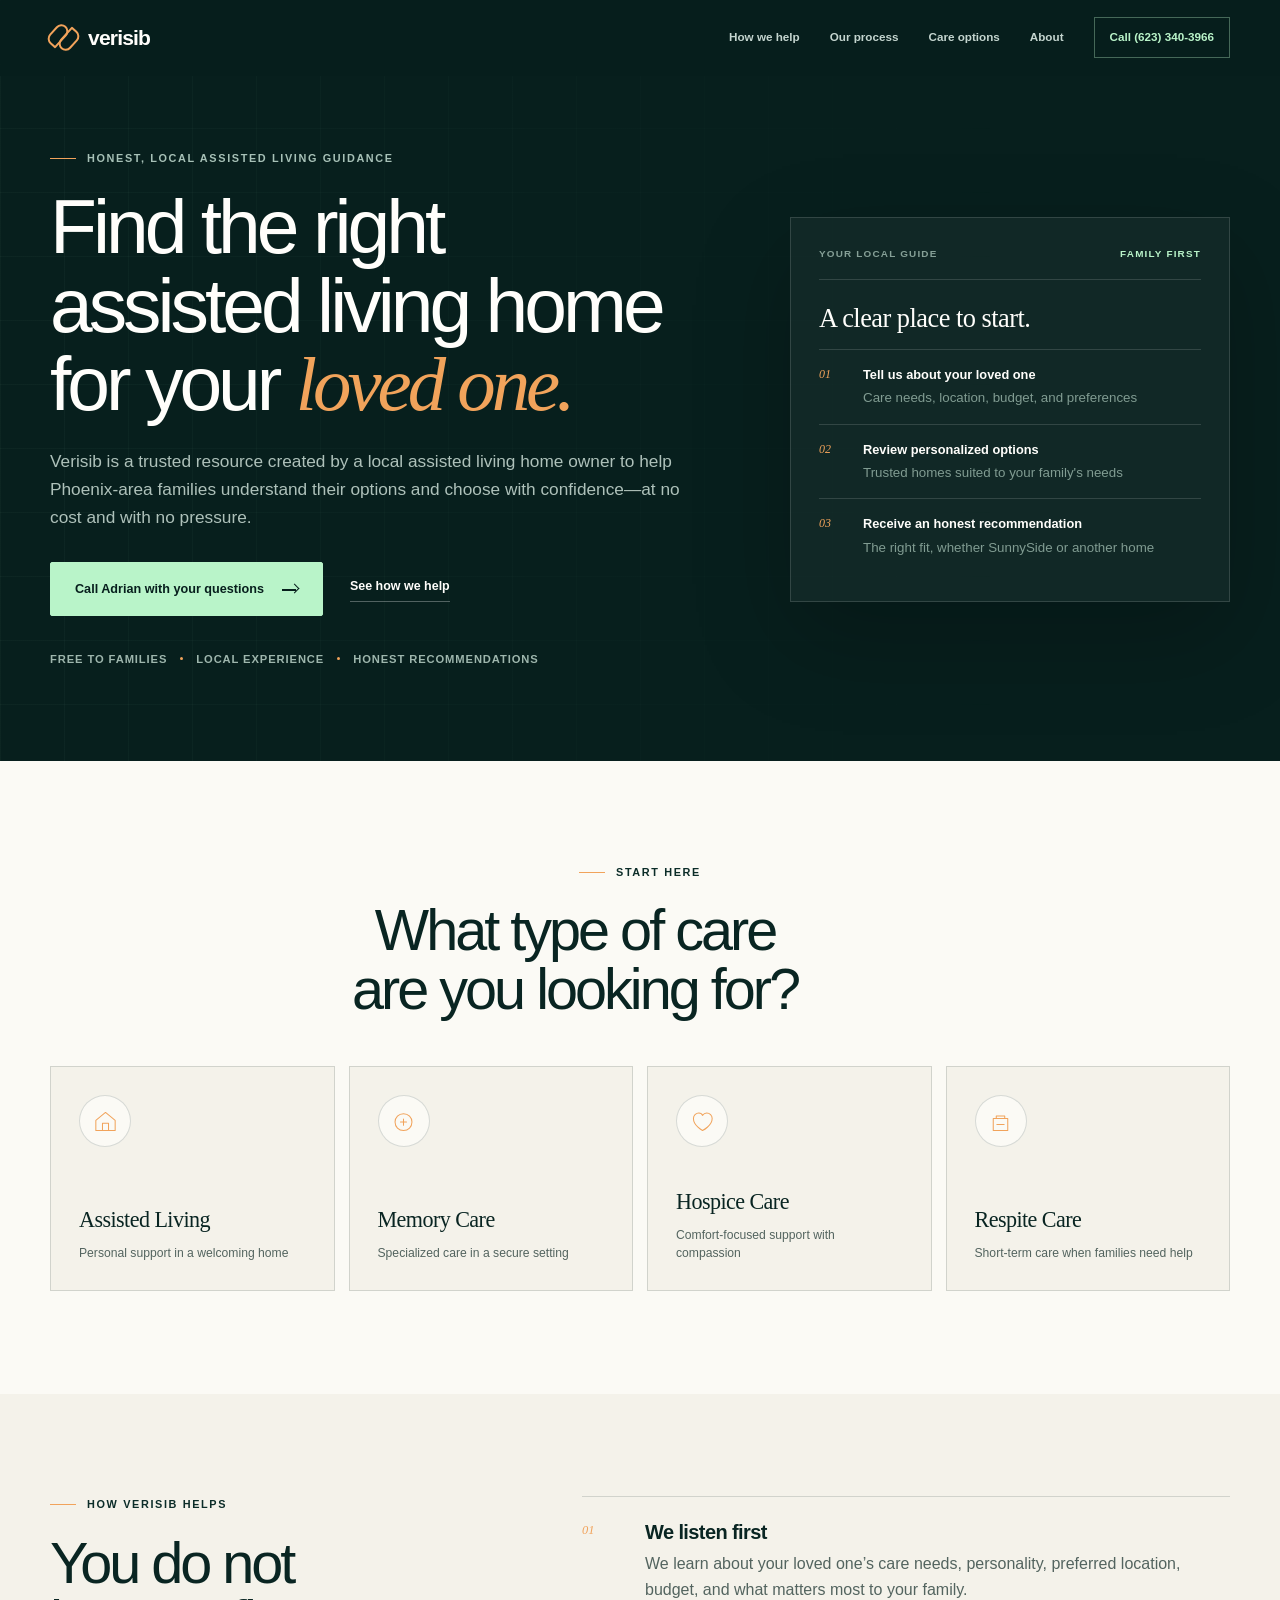
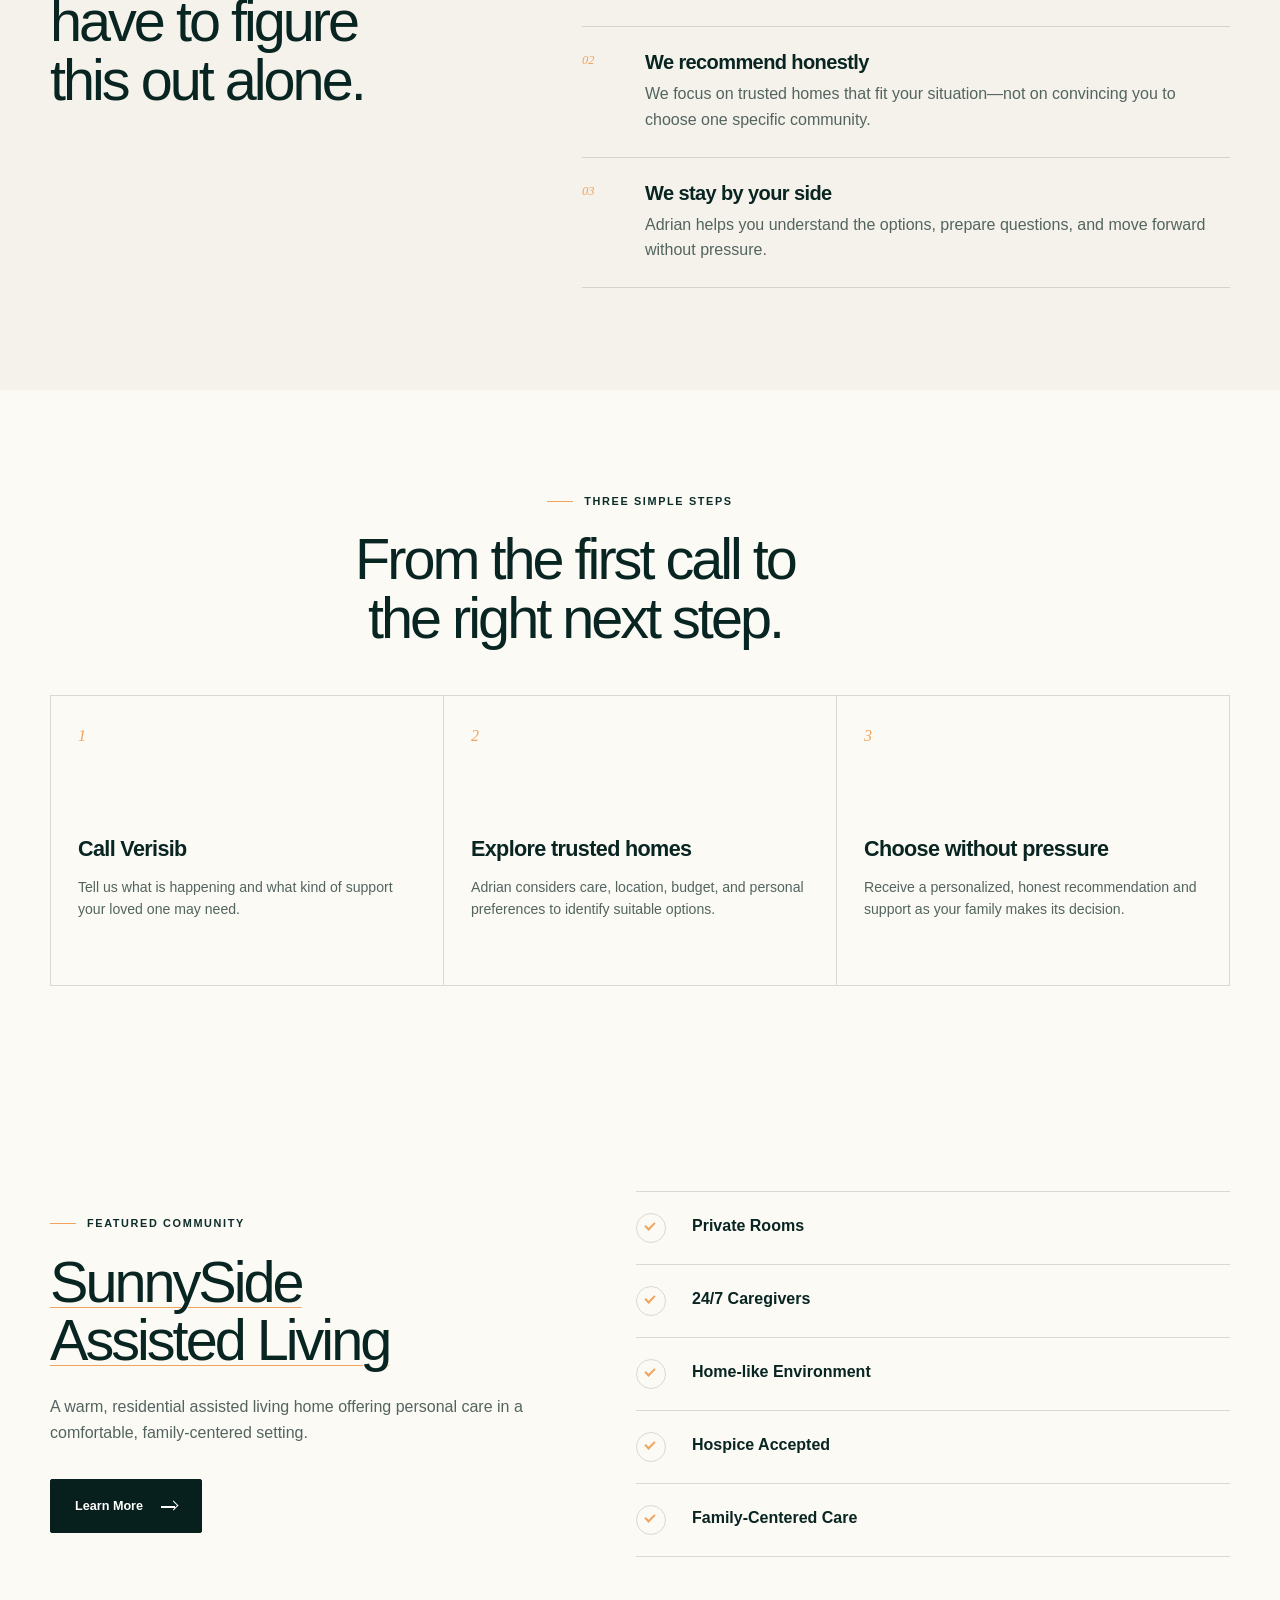
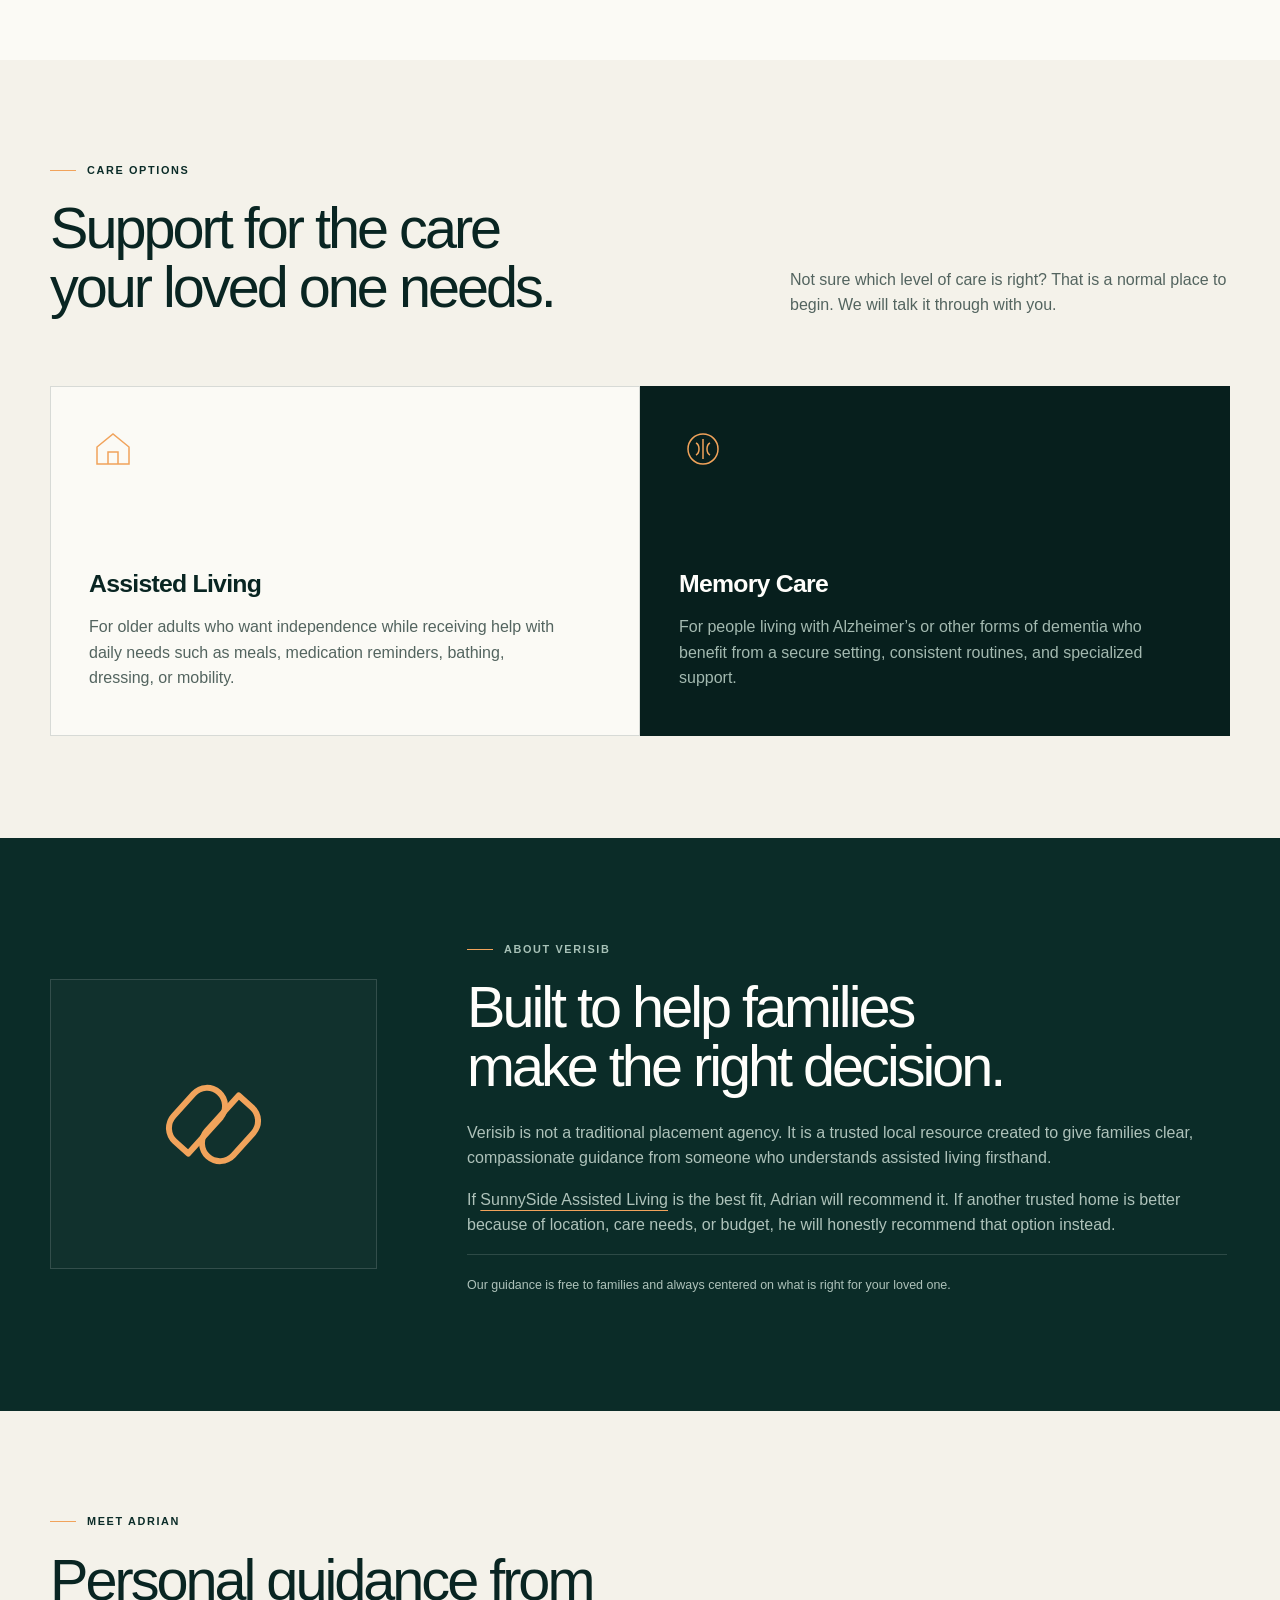
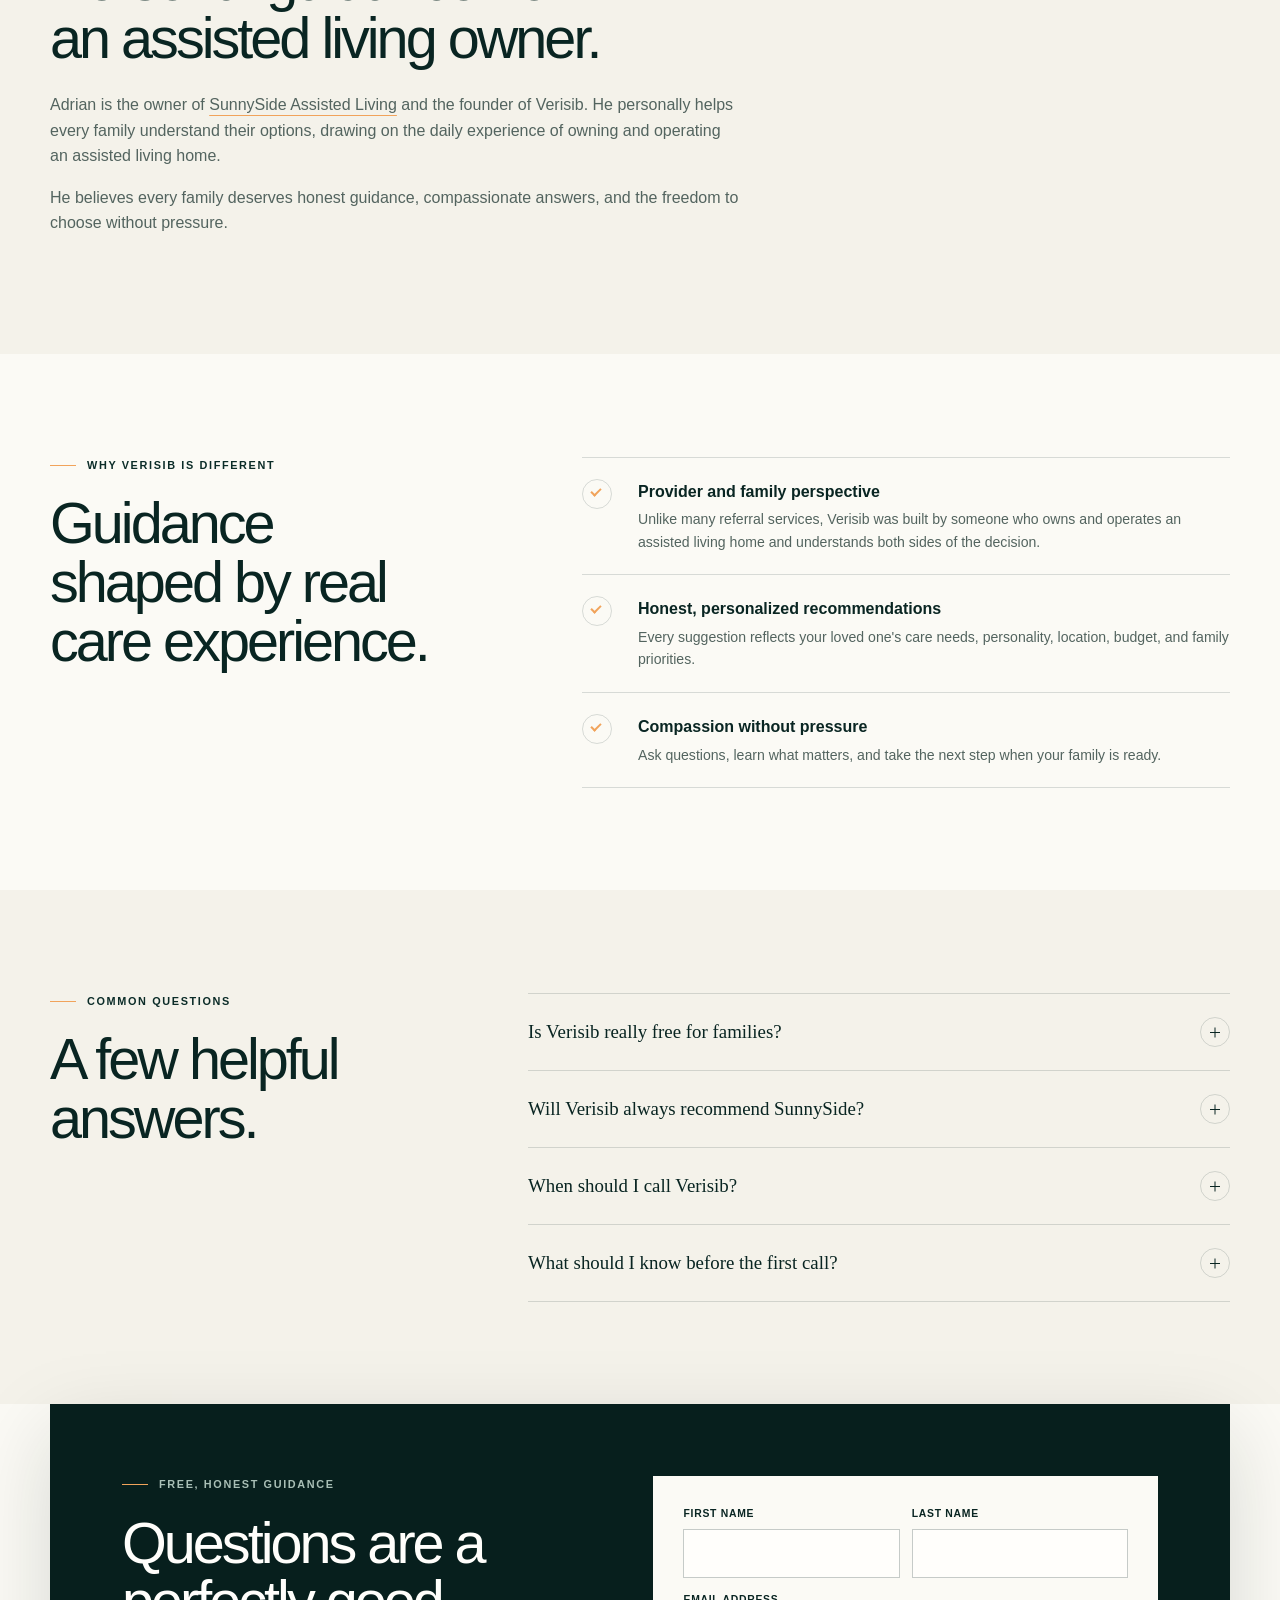
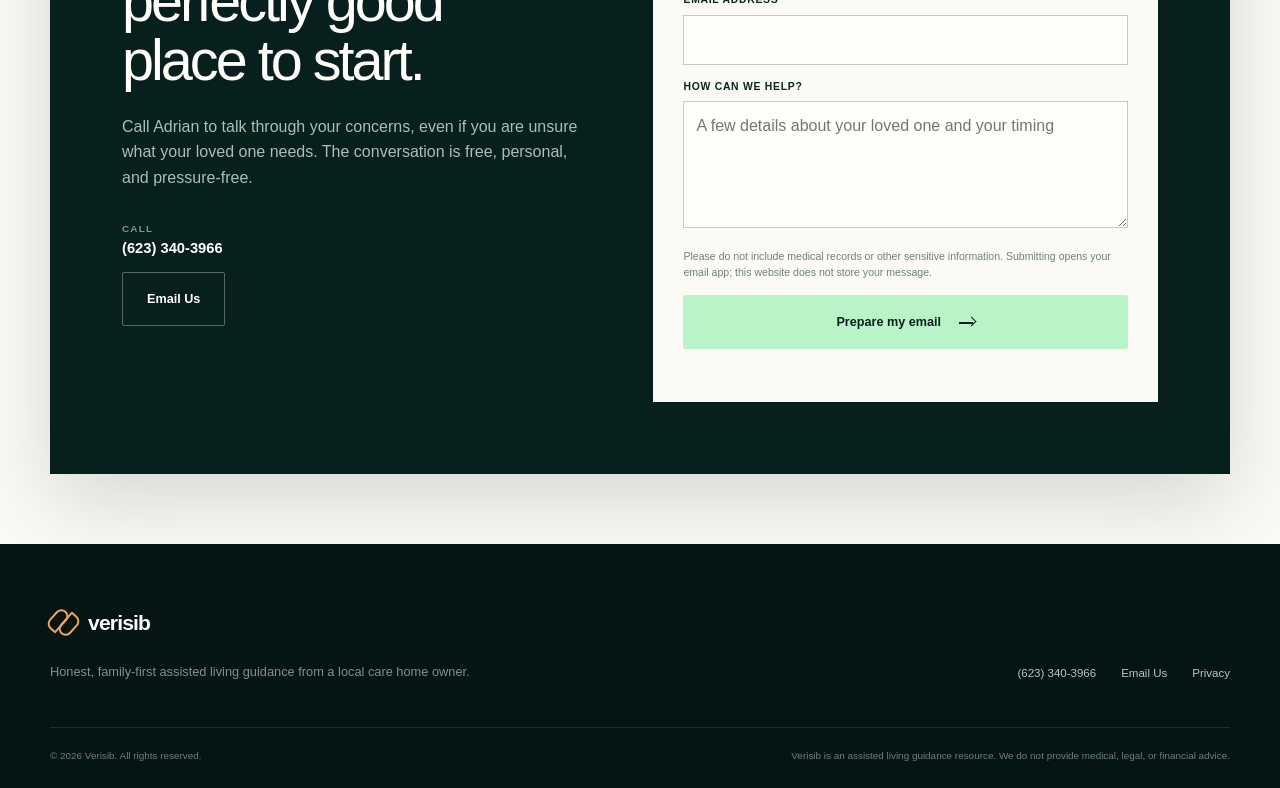
==== index.html @ 8a932b8c "Add Start Here placement journey" ====
<!doctype html>
<html lang="en">
  <head>
    <meta charset="utf-8">
    <meta name="viewport" content="width=device-width, initial-scale=1">
    <title>Honest Assisted Living Guidance in Phoenix | Verisib</title>
    <meta name="description" content="Get honest, family-first assisted living guidance from a local care home owner. Verisib helps Phoenix families understand their options at no cost.">
    <meta name="robots" content="index, follow, max-image-preview:large">
    <meta name="theme-color" content="#071f1d">
    <meta name="color-scheme" content="light">
    <link rel="canonical" href="https://verisib.com/">
    <link rel="icon" href="/assets/favicon.svg" type="image/svg+xml">
    <link rel="manifest" href="/site.webmanifest">
    <link rel="stylesheet" href="/styles.css">
    <meta property="og:type" content="website">
    <meta property="og:locale" content="en_US">
    <meta property="og:site_name" content="Verisib">
    <meta property="og:title" content="Honest Assisted Living Guidance in Phoenix | Verisib">
    <meta property="og:description" content="Family-first guidance from someone who owns and operates an assisted living home—at no cost to your family.">
    <meta property="og:url" content="https://verisib.com/">
    <meta name="twitter:card" content="summary">
    <script type="application/ld+json">
      {
        "@context": "https://schema.org",
        "@graph": [
          {
            "@type": "Organization",
            "@id": "https://verisib.com/#organization",
            "name": "Verisib",
            "url": "https://verisib.com/",
            "telephone": "+1-623-340-3966",
            "founder": { "@type": "Person", "name": "Adrian" },
            "description": "A trusted local resource helping Phoenix-area families make informed assisted living and memory care decisions."
          },
          {
            "@type": "Service",
            "@id": "https://verisib.com/#service",
            "name": "Free Assisted Living and Memory Care Guidance",
            "provider": { "@id": "https://verisib.com/#organization" },
            "serviceType": "Personalized senior living guidance",
            "areaServed": { "@type": "City", "name": "Phoenix" },
            "audience": { "@type": "Audience", "audienceType": "Families seeking senior living for a loved one" },
            "offers": { "@type": "Offer", "price": "0", "priceCurrency": "USD", "description": "No-cost placement guidance for families" }
          },
          {
            "@type": "FAQPage",
            "mainEntity": [
              {
                "@type": "Question",
                "name": "Is Verisib really free for families?",
                "acceptedAnswer": { "@type": "Answer", "text": "Yes. Verisib's guidance is provided at no cost to families. Adrian personally helps each family understand suitable options without pressure." }
              },
              {
                "@type": "Question",
                "name": "When should I call Verisib?",
                "acceptedAnswer": { "@type": "Answer", "text": "Call when assisted living or memory care becomes part of the conversation, whether you are planning ahead or need help soon." }
              },
              {
                "@type": "Question",
                "name": "Will Verisib always recommend SunnySide?",
                "acceptedAnswer": { "@type": "Answer", "text": "No. If SunnySide is the right fit, Adrian will recommend it. If another trusted Phoenix-area home better fits the family's location, care needs, or budget, he will honestly recommend that option instead." }
              }
            ]
          }
        ]
      }
    </script>
  </head>
  <body>
    <a class="skip-link" href="#main">Skip to main content</a>

    <header class="site-header" data-header>
      <div class="shell nav-shell">
        <a class="brand" href="/" aria-label="Verisib home">
          <span class="brand-symbol" aria-hidden="true"><i></i><i></i></span>
          <span class="brand-name">verisib</span>
        </a>
        <button class="menu-button" type="button" aria-expanded="false" aria-controls="site-nav" data-menu-toggle>
          <span class="menu-label">Menu</span><span class="menu-lines" aria-hidden="true"><i></i><i></i></span>
        </button>
        <nav class="site-nav" id="site-nav" aria-label="Primary navigation" data-nav>
          <a href="#how-we-help">How we help</a>
          <a href="#process">Our process</a>
          <a href="#care-options">Care options</a>
          <a href="#about">About</a>
          <a class="nav-call" href="tel:+16233403966">Call (623) 340-3966</a>
        </nav>
      </div>
    </header>

    <main id="main">
      <section class="hero section-dark">
        <div class="hero-grid-lines" aria-hidden="true"></div>
        <div class="shell hero-layout">
          <div class="hero-copy reveal">
            <p class="kicker kicker-light"><span></span> Honest, local assisted living guidance</p>
            <h1>Find the right assisted living home for your <em>loved one.</em></h1>
            <p class="hero-intro">Verisib is a trusted resource created by a local assisted living home owner to help Phoenix-area families understand their options and choose with confidence—at no cost and with no pressure.</p>
            <div class="hero-actions">
              <a class="button button-bright" href="tel:+16233403966">Call Adrian with your questions <span class="icon-arrow" aria-hidden="true"></span></a>
              <a class="text-link-light" href="#how-we-help">See how we help</a>
            </div>
            <ul class="hero-points" aria-label="Verisib service highlights">
              <li>Free to families</li><li>Local experience</li><li>Honest recommendations</li>
            </ul>
          </div>

          <aside class="hero-card reveal" aria-label="What Verisib helps with">
            <div class="hero-card-head"><span>Your local guide</span><i>FAMILY FIRST</i></div>
            <h2>A clear place to start.</h2>
            <ol>
              <li><span>01</span><p><strong>Tell us about your loved one</strong><small>Care needs, location, budget, and preferences</small></p></li>
              <li><span>02</span><p><strong>Review personalized options</strong><small>Trusted homes suited to your family's needs</small></p></li>
              <li><span>03</span><p><strong>Receive an honest recommendation</strong><small>The right fit, whether SunnySide or another home</small></p></li>
            </ol>
          </aside>
        </div>
      </section>

      <section class="section start-section" id="start-here">
        <div class="shell">
          <div class="section-heading centered reveal">
            <p class="kicker"><span></span> Start Here</p>
            <h2>What type of care are you looking for?</h2>
          </div>
          <div class="start-grid" aria-label="Choose a type of care">
            <button class="start-card reveal" type="button" data-care-type="Assisted Living">
              <span class="start-card-icon" aria-hidden="true"><svg viewBox="0 0 48 48"><path d="M8 22 24 9l16 13v17H8Z"/><path d="M19 39V27h10v12"/></svg></span>
              <strong>Assisted Living</strong><span>Personal support in a welcoming home</span>
            </button>
            <button class="start-card reveal" type="button" data-care-type="Memory Care">
              <span class="start-card-icon" aria-hidden="true"><svg viewBox="0 0 48 48"><path d="M24 39c8 0 14-6 14-14S32 11 24 11 10 17 10 25s6 14 14 14Z"/><path d="M19 25h10M24 20v10"/></svg></span>
              <strong>Memory Care</strong><span>Specialized care in a secure setting</span>
            </button>
            <button class="start-card reveal" type="button" data-care-type="Hospice Care">
              <span class="start-card-icon" aria-hidden="true"><svg viewBox="0 0 48 48"><path d="M24 39S9 31 9 19c0-5 4-9 9-9 3 0 5 1 6 4 2-3 4-4 7-4 5 0 9 4 9 9 0 12-16 20-16 20Z"/></svg></span>
              <strong>Hospice Care</strong><span>Comfort-focused support with compassion</span>
            </button>
            <button class="start-card reveal" type="button" data-care-type="Respite Care">
              <span class="start-card-icon" aria-hidden="true"><svg viewBox="0 0 48 48"><path d="M12 19h24v20H12Z"/><path d="M17 19v-4h14v4M18 29h12"/></svg></span>
              <strong>Respite Care</strong><span>Short-term care when families need help</span>
            </button>
          </div>
        </div>
      </section>

      <dialog class="start-dialog" data-start-dialog aria-labelledby="start-form-title">
        <button class="start-close" type="button" aria-label="Close placement form" data-start-close></button>
        <div class="start-dialog-head">
          <p class="kicker"><span></span> Free placement guidance</p>
          <h2 id="start-form-title">Tell us what your family needs.</h2>
          <p data-selected-care></p>
        </div>
        <div class="start-progress" aria-label="Form progress">
          <span data-step-label>Step 1 of 5</span>
          <div><i data-step-progress></i></div>
        </div>
        <form class="start-form" data-start-form novalidate>
          <input type="hidden" name="careType" data-care-input>
          <input class="form-trap" type="text" name="_honey" tabindex="-1" autocomplete="off" aria-hidden="true">
          <fieldset class="start-step" data-start-step>
            <legend>What city are you looking in?</legend>
            <label class="start-field"><span>City</span><input name="city" type="text" autocomplete="address-level2" maxlength="100" required placeholder="For example, Phoenix"></label>
          </fieldset>
          <fieldset class="start-step" data-start-step hidden>
            <legend>What is your approximate monthly budget?</legend>
            <div class="start-options">
              <label><input type="radio" name="budget" value="Under $4,000" required><span>Under $4,000</span></label>
              <label><input type="radio" name="budget" value="$4,000–6,000"><span>$4,000–6,000</span></label>
              <label><input type="radio" name="budget" value="$6,000–8,000"><span>$6,000–8,000</span></label>
              <label><input type="radio" name="budget" value="$8,000+"><span>$8,000+</span></label>
            </div>
          </fieldset>
          <fieldset class="start-step" data-start-step hidden>
            <legend>Room preference:</legend>
            <div class="start-options">
              <label><input type="radio" name="roomPreference" value="Private Room" required><span>Private Room</span></label>
              <label><input type="radio" name="roomPreference" value="Shared Room"><span>Shared Room</span></label>
              <label><input type="radio" name="roomPreference" value="No Preference"><span>No Preference</span></label>
            </div>
          </fieldset>
          <fieldset class="start-step" data-start-step hidden>
            <legend>How soon do you need placement?</legend>
            <div class="start-options">
              <label><input type="radio" name="timeline" value="Today / ASAP" required><span>Today / ASAP</span></label>
              <label><input type="radio" name="timeline" value="Within 7 days"><span>Within 7 days</span></label>
              <label><input type="radio" name="timeline" value="Within 30 days"><span>Within 30 days</span></label>
              <label><input type="radio" name="timeline" value="Just researching"><span>Just researching</span></label>
            </div>
          </fieldset>
          <fieldset class="start-step" data-start-step hidden>
            <legend>How can Adrian reach you?</legend>
            <label class="start-field"><span>Name</span><input name="name" type="text" autocomplete="name" maxlength="100" required></label>
            <label class="start-field"><span>Phone number</span><input name="phone" type="tel" autocomplete="tel" inputmode="tel" maxlength="30" required></label>
            <label class="start-field"><span>Email <small>Optional</small></span><input name="email" type="email" autocomplete="email" inputmode="email" maxlength="200"></label>
            <p class="start-privacy">Please do not include medical records or other sensitive information.</p>
          </fieldset>
          <div class="start-form-actions">
            <button class="start-back" type="button" data-start-back hidden>Back</button>
            <button class="button" type="button" data-start-next>Continue <span class="icon-arrow" aria-hidden="true"></span></button>
            <button class="button button-bright" type="submit" data-start-submit hidden>Send my information <span class="icon-arrow" aria-hidden="true"></span></button>
          </div>
          <p class="start-status" role="status" aria-live="polite" data-start-status></p>
        </form>
        <div class="start-confirmation" data-start-confirmation hidden tabindex="-1">
          <span class="check-icon" aria-hidden="true"></span>
          <h3>Thank you.</h3>
          <p>Thank you. Adrian will personally review your information and contact you to help you find the best care option.</p>
          <button class="button" type="button" data-start-done>Close</button>
        </div>
      </dialog>

      <section class="section help-section" id="how-we-help">
        <div class="shell two-column">
          <div class="section-heading reveal">
            <p class="kicker"><span></span> How Verisib helps</p>
            <h2>You do not have to figure this out alone.</h2>
          </div>
          <div class="help-list reveal">
            <article><span>01</span><div><h3>We listen first</h3><p>We learn about your loved one’s care needs, personality, preferred location, budget, and what matters most to your family.</p></div></article>
            <article><span>02</span><div><h3>We recommend honestly</h3><p>We focus on trusted homes that fit your situation—not on convincing you to choose one specific community.</p></div></article>
            <article><span>03</span><div><h3>We stay by your side</h3><p>Adrian helps you understand the options, prepare questions, and move forward without pressure.</p></div></article>
          </div>
        </div>
      </section>

      <section class="section process-section" id="process">
        <div class="shell">
          <div class="section-heading centered reveal">
            <p class="kicker"><span></span> Three simple steps</p>
            <h2>From the first call to the right next step.</h2>
          </div>
          <ol class="process-grid">
            <li class="process-card reveal"><span>1</span><h3>Call Verisib</h3><p>Tell us what is happening and what kind of support your loved one may need.</p></li>
            <li class="process-card reveal"><span>2</span><h3>Explore trusted homes</h3><p>Adrian considers care, location, budget, and personal preferences to identify suitable options.</p></li>
            <li class="process-card reveal"><span>3</span><h3>Choose without pressure</h3><p>Receive a personalized, honest recommendation and support as your family makes its decision.</p></li>
          </ol>
        </div>
      </section>

      <section class="section featured-section" id="featured-community">
        <div class="shell featured-layout">
          <div class="section-heading reveal">
            <p class="kicker"><span></span> Featured community</p>
            <h2><a class="sunnyside-link" href="https://sunnysideassistedlivingaz.com" target="_blank" rel="noopener noreferrer">SunnySide Assisted Living</a></h2>
            <p>A warm, residential assisted living home offering personal care in a comfortable, family-centered setting.</p>
            <a class="button" href="https://sunnysideassistedlivingaz.com" target="_blank" rel="noopener noreferrer">Learn More <span class="icon-arrow" aria-hidden="true"></span></a>
          </div>
          <ul class="trust-list featured-list reveal">
            <li><span class="check-icon" aria-hidden="true"></span><div><strong>Private Rooms</strong></div></li>
            <li><span class="check-icon" aria-hidden="true"></span><div><strong>24/7 Caregivers</strong></div></li>
            <li><span class="check-icon" aria-hidden="true"></span><div><strong>Home-like Environment</strong></div></li>
            <li><span class="check-icon" aria-hidden="true"></span><div><strong>Hospice Accepted</strong></div></li>
            <li><span class="check-icon" aria-hidden="true"></span><div><strong>Family-Centered Care</strong></div></li>
          </ul>
        </div>
      </section>

      <section class="section care-section" id="care-options">
        <div class="shell">
          <div class="section-heading split-heading reveal">
            <div><p class="kicker"><span></span> Care options</p><h2>Support for the care your loved one needs.</h2></div>
            <p>Not sure which level of care is right? That is a normal place to begin. We will talk it through with you.</p>
          </div>
          <div class="care-grid">
            <article class="care-card reveal">
              <svg viewBox="0 0 48 48" aria-hidden="true"><path d="M8 22 24 9l16 13v17H8V22Z"/><path d="M19 39V27h10v12"/></svg>
              <h3>Assisted Living</h3>
              <p>For older adults who want independence while receiving help with daily needs such as meals, medication reminders, bathing, dressing, or mobility.</p>
            </article>
            <article class="care-card care-card-dark reveal">
              <svg viewBox="0 0 48 48" aria-hidden="true"><circle cx="24" cy="24" r="15"/><path d="M24 14v20M17 18c4 2 4 10 0 12M31 18c-4 2-4 10 0 12"/></svg>
              <h3>Memory Care</h3>
              <p>For people living with Alzheimer’s or other forms of dementia who benefit from a secure setting, consistent routines, and specialized support.</p>
            </article>
          </div>
        </div>
      </section>

      <section class="section about-section" id="about">
        <div class="shell about-layout">
          <div class="about-mark reveal" aria-hidden="true"><span class="brand-symbol large"><i></i><i></i></span></div>
          <div class="about-copy reveal">
            <p class="kicker kicker-light"><span></span> About Verisib</p>
            <h2>Built to help families make the right decision.</h2>
            <p>Verisib is not a traditional placement agency. It is a trusted local resource created to give families clear, compassionate guidance from someone who understands assisted living firsthand.</p>
            <p>If <a class="sunnyside-link light" href="https://sunnysideassistedlivingaz.com" target="_blank" rel="noopener noreferrer">SunnySide Assisted Living</a> is the best fit, Adrian will recommend it. If another trusted home is better because of location, care needs, or budget, he will honestly recommend that option instead.</p>
            <p class="about-note">Our guidance is free to families and always centered on what is right for your loved one.</p>
          </div>
        </div>
      </section>

      <section class="section meet-section" id="meet-adrian">
        <div class="shell">
          <div class="section-heading reveal">
            <p class="kicker"><span></span> Meet Adrian</p>
            <h2>Personal guidance from an assisted living owner.</h2>
            <p>Adrian is the owner of <a class="sunnyside-link" href="https://sunnysideassistedlivingaz.com" target="_blank" rel="noopener noreferrer">SunnySide Assisted Living</a> and the founder of Verisib. He personally helps every family understand their options, drawing on the daily experience of owning and operating an assisted living home.</p>
            <p>He believes every family deserves honest guidance, compassionate answers, and the freedom to choose without pressure.</p>
          </div>
        </div>
      </section>

      <section class="section trust-section" id="trust">
        <div class="shell two-column">
          <div class="section-heading reveal">
            <p class="kicker"><span></span> Why Verisib is different</p>
            <h2>Guidance shaped by real care experience.</h2>
          </div>
          <ul class="trust-list reveal">
            <li><span class="check-icon" aria-hidden="true"></span><div><strong>Provider and family perspective</strong><p>Unlike many referral services, Verisib was built by someone who owns and operates an assisted living home and understands both sides of the decision.</p></div></li>
            <li><span class="check-icon" aria-hidden="true"></span><div><strong>Honest, personalized recommendations</strong><p>Every suggestion reflects your loved one's care needs, personality, location, budget, and family priorities.</p></div></li>
            <li><span class="check-icon" aria-hidden="true"></span><div><strong>Compassion without pressure</strong><p>Ask questions, learn what matters, and take the next step when your family is ready.</p></div></li>
          </ul>
        </div>
      </section>

      <section class="section faq-section" id="questions">
        <div class="shell faq-layout">
          <div class="section-heading reveal"><p class="kicker"><span></span> Common questions</p><h2>A few helpful answers.</h2></div>
          <div class="faq-list">
            <details class="faq-item reveal"><summary><span>Is Verisib really free for families?</span><i aria-hidden="true"></i></summary><div><p>Yes. Adrian's guidance is provided at no cost to your family, with no pressure to choose a particular home.</p></div></details>
            <details class="faq-item reveal"><summary><span>Will Verisib always recommend SunnySide?</span><i aria-hidden="true"></i></summary><div><p>No. If SunnySide is the best fit, Adrian will recommend it. If another trusted home better fits your location, care needs, or budget, he will recommend that option honestly.</p></div></details>
            <details class="faq-item reveal"><summary><span>When should I call Verisib?</span><i aria-hidden="true"></i></summary><div><p>Call whenever you have questions—even if you are unsure where to start or whether assisted living is the right next step.</p></div></details>
            <details class="faq-item reveal"><summary><span>What should I know before the first call?</span><i aria-hidden="true"></i></summary><div><p>You do not need to have everything figured out. A general sense of care needs, preferred location, timing, and budget is enough to begin.</p></div></details>
          </div>
        </div>
      </section>

      <section class="contact-section" id="contact">
        <div class="shell contact-panel reveal">
          <div class="contact-intro">
            <p class="kicker kicker-light"><span></span> Free, honest guidance</p>
            <h2>Questions are a perfectly good place to start.</h2>
            <p>Call Adrian to talk through your concerns, even if you are unsure what your loved one needs. The conversation is free, personal, and pressure-free.</p>
            <div class="direct-contact">
              <a href="tel:+16233403966"><span>Call</span><strong>(623) 340-3966</strong></a>
              <a class="button button-outline-light" href="mailto:sunnyside.aliving@gmail.com">Email Us</a>
            </div>
          </div>
          <form class="contact-form" data-contact-form>
            <div class="field-grid">
              <label><span>First name</span><input name="firstName" type="text" autocomplete="given-name" maxlength="50" required></label>
              <label><span>Last name</span><input name="lastName" type="text" autocomplete="family-name" maxlength="50" required></label>
            </div>
            <label><span>Email address</span><input name="email" type="email" autocomplete="email" inputmode="email" maxlength="200" required></label>
            <label><span>How can we help?</span><textarea name="message" rows="4" maxlength="3000" required placeholder="A few details about your loved one and your timing"></textarea></label>
            <p class="form-privacy">Please do not include medical records or other sensitive information. Submitting opens your email app; this website does not store your message.</p>
            <button class="button button-bright button-full" type="submit">Prepare my email <span class="icon-arrow" aria-hidden="true"></span></button>
            <p class="form-status" role="status" aria-live="polite" data-form-status></p>
          </form>
        </div>
      </section>
    </main>

    <footer class="site-footer">
      <div class="shell footer-main">
        <div><a class="brand brand-light" href="/" aria-label="Verisib home"><span class="brand-symbol" aria-hidden="true"><i></i><i></i></span><span class="brand-name">verisib</span></a><p>Honest, family-first assisted living guidance from a local care home owner.</p></div>
        <div class="footer-links"><a href="tel:+16233403966">(623) 340-3966</a><a href="mailto:sunnyside.aliving@gmail.com">Email Us</a><a href="/privacy.html">Privacy</a></div>
      </div>
      <div class="shell footer-bottom"><p>© <span data-year></span> Verisib. All rights reserved.</p><p>Verisib is an assisted living guidance resource. We do not provide medical, legal, or financial advice.</p></div>
    </footer>

    <div class="mobile-actions" data-mobile-actions><a href="tel:+16233403966">Call now</a><a href="mailto:sunnyside.aliving@gmail.com">Email us</a></div>
    <script src="/script.js" defer></script>
  </body>
</html>
---- styles.css ----
:root {
  --ink: #092522; --forest: #071f1d; --forest-2: #0b2c28; --mint: #b9f4c9;
  --cream: #f4f2ea; --paper: #fbfaf5; --white: #fffefb; --orange: #f1a35b;
  --text: #53645f; --line: rgba(9,37,34,.15); --light-line: rgba(255,255,255,.14);
  --sans: "Avenir Next", Avenir, "Helvetica Neue", Arial, sans-serif;
  --display: "Iowan Old Style", "Palatino Linotype", Palatino, Georgia, serif;
  --shell: min(1180px, calc(100vw - 48px));
}
*,*::before,*::after{box-sizing:border-box}
html{scroll-behavior:smooth;scroll-padding-top:90px}
body{margin:0;overflow-x:hidden;color:var(--ink);background:var(--paper);font-family:var(--sans);line-height:1.6;text-rendering:optimizeLegibility;-webkit-font-smoothing:antialiased}
body.menu-open{overflow:hidden} a{color:inherit;text-decoration:none} button,input,textarea{font:inherit} button{color:inherit}
svg{max-width:100%} p,h1,h2,h3,ul,ol{margin-top:0} h1,h2,h3{text-wrap:balance}
h1,h2{margin-bottom:24px;font-weight:540;letter-spacing:-.052em;line-height:1.02} h1{font-size:clamp(3.35rem,6vw,6.4rem)} h2{font-size:clamp(2.5rem,4.5vw,4.5rem)} h3{letter-spacing:-.03em;line-height:1.15} p{color:var(--text)}
::selection{color:var(--forest);background:var(--mint)} :focus-visible{outline:3px solid var(--orange);outline-offset:4px}
.skip-link{position:fixed;z-index:1000;top:10px;left:10px;padding:10px 16px;color:var(--forest);background:var(--mint);transform:translateY(-160%)} .skip-link:focus{transform:none}
.shell{width:var(--shell);margin-inline:auto}.section{padding:clamp(72px,8vw,108px) 0}.section-dark{color:var(--white);background:var(--forest)}
.kicker{display:flex;align-items:center;gap:11px;margin-bottom:20px;color:var(--forest-2);font-size:.68rem;font-weight:800;letter-spacing:.15em;text-transform:uppercase}.kicker>span{width:26px;height:1px;background:var(--orange)}.kicker-light{color:#a7c1b7}
.button{display:inline-flex;min-height:54px;align-items:center;justify-content:center;gap:18px;padding:0 24px;border:1px solid var(--forest);border-radius:2px;color:var(--white);background:var(--forest);font-size:.79rem;font-weight:800;cursor:pointer;transition:transform .2s,background .2s}.button:hover{transform:translateY(-2px);background:#123b35}.button-bright{border-color:var(--mint);color:var(--forest);background:var(--mint)}.button-bright:hover{background:#d7ffdf}.button-outline-light{border-color:rgba(255,255,255,.32);background:transparent}.button-outline-light:hover{color:var(--forest);background:var(--mint)}.button-full{width:100%}
.icon-arrow{position:relative;width:16px;height:12px;flex:0 0 16px}.icon-arrow::before{content:"";position:absolute;right:0;top:2px;width:7px;height:7px;border-top:1.5px solid currentColor;border-right:1.5px solid currentColor;transform:rotate(45deg)}.icon-arrow::after{content:"";position:absolute;top:6px;left:0;width:14px;height:1.5px;background:currentColor}
.brand{display:inline-flex;align-items:center;gap:11px;font-size:1.32rem;font-weight:780;letter-spacing:-.04em}.brand-symbol{position:relative;display:inline-block;width:27px;height:27px}.brand-symbol i{position:absolute;display:block;width:14px;height:24px;border:2px solid var(--orange);border-radius:14px 14px 2px 14px;transform:rotate(42deg)}.brand-symbol i:first-child{left:1px;top:-1px}.brand-symbol i:last-child{right:1px;bottom:-1px;transform:rotate(222deg)}.brand-symbol.large{transform:scale(3)}
/* Header */
.site-header{position:fixed;z-index:100;inset:0 0 auto;height:76px;color:var(--white);background:rgba(7,31,29,.92);border-bottom:1px solid transparent;backdrop-filter:blur(14px);transition:height .2s,border-color .2s}.site-header.scrolled{height:70px;border-color:var(--light-line)}.nav-shell{display:flex;height:100%;align-items:center;justify-content:space-between}.site-nav{display:flex;align-items:center;gap:30px;font-size:.73rem;font-weight:700}.site-nav>a:not(.nav-call){color:#c4d5cf}.site-nav>a:hover{color:var(--mint)}.nav-call{padding:10px 15px;border:1px solid rgba(185,244,201,.35);color:var(--mint)}
.menu-button{display:none;align-items:center;gap:10px;padding:10px 0;border:0;color:var(--white);background:none;font-size:.7rem;font-weight:750}.menu-lines{display:grid;gap:5px}.menu-lines i{display:block;width:19px;height:1px;background:currentColor;transition:transform .2s}
/* Hero */
.hero{position:relative;min-height:720px;padding:150px 0 92px;overflow:hidden}.hero-grid-lines{position:absolute;inset:0;background-image:linear-gradient(rgba(185,244,201,.035) 1px,transparent 1px),linear-gradient(90deg,rgba(185,244,201,.035) 1px,transparent 1px);background-size:64px 64px;mask-image:linear-gradient(to right,#000,transparent 82%)}
.hero-layout{position:relative;display:grid;grid-template-columns:1.2fr .8fr;align-items:center;gap:80px}.hero-copy h1{max-width:760px}.hero-copy h1 em{color:var(--orange);font-family:var(--display);font-weight:400}.hero-intro{max-width:670px;margin-bottom:31px;color:#aec1ba;font-size:1.08rem}.hero-actions{display:flex;align-items:center;gap:27px}.text-link-light{padding-bottom:4px;border-bottom:1px solid rgba(255,255,255,.3);color:var(--white);font-size:.78rem;font-weight:750}.hero-points{display:flex;gap:0;margin:35px 0 0;padding:0;list-style:none;color:#9eb6ad;font-size:.7rem;font-weight:700;text-transform:uppercase;letter-spacing:.08em}.hero-points li+li::before{content:"";display:inline-block;width:3px;height:3px;margin:0 13px 3px;border-radius:50%;background:var(--orange)}
.hero-card{padding:28px;border:1px solid var(--light-line);background:rgba(255,255,255,.045);box-shadow:0 35px 90px rgba(0,0,0,.22)}.hero-card-head{display:flex;justify-content:space-between;padding-bottom:17px;border-bottom:1px solid var(--light-line);color:#86a097;font-size:.62rem;font-weight:800;letter-spacing:.12em;text-transform:uppercase}.hero-card-head i{color:var(--mint);font-style:normal}.hero-card h2{margin:25px 0 17px;font-family:var(--display);font-size:1.65rem;font-weight:400;letter-spacing:-.02em}.hero-card ol{margin:0;padding:0;list-style:none}.hero-card li{display:grid;grid-template-columns:34px 1fr;gap:10px;padding:15px 0;border-top:1px solid var(--light-line)}.hero-card li>span{color:var(--orange);font-family:var(--display);font-size:.75rem;font-style:italic}.hero-card p{display:grid;margin:0}.hero-card strong{color:var(--white);font-size:.8rem}.hero-card small{margin-top:2px;color:#819c92}
/* Start Here */
.start-section{background:var(--paper)}.start-section .section-heading{margin-bottom:40px}.start-grid{display:grid;grid-template-columns:repeat(4,1fr);gap:14px}.start-card{display:flex;min-width:0;min-height:225px;align-items:flex-start;flex-direction:column;padding:28px;border:1px solid var(--line);border-radius:0;color:var(--ink);background:var(--cream);cursor:pointer;text-align:left;transition:transform .2s,border-color .2s,box-shadow .2s}.start-card:hover{transform:translateY(-4px);border-color:rgba(9,37,34,.32);box-shadow:0 20px 45px rgba(3,24,22,.09)}.start-card:focus-visible{outline:3px solid var(--orange);outline-offset:3px}.start-card-icon{display:grid;width:52px;height:52px;margin-bottom:auto;place-items:center;border:1px solid var(--line);border-radius:50%;color:var(--orange);background:var(--paper)}.start-card-icon svg{width:29px;fill:none;stroke:currentColor;stroke-linecap:round;stroke-linejoin:round;stroke-width:1.7}.start-card strong{margin-top:34px;font-family:var(--display);font-size:1.38rem;font-weight:500;letter-spacing:-.025em}.start-card>span:last-child{margin-top:7px;color:var(--text);font-size:.76rem;line-height:1.5}
.start-dialog{width:min(calc(100% - 36px),720px);max-height:min(88vh,820px);margin:auto;padding:clamp(28px,5vw,48px);overflow:auto;border:1px solid var(--line);border-radius:0;color:var(--ink);background:var(--paper);box-shadow:0 35px 100px rgba(3,24,22,.3)}.start-dialog::backdrop{background:rgba(4,21,19,.75);backdrop-filter:blur(4px)}.start-dialog:not([open]){display:none}.start-close{position:absolute;top:18px;right:18px;width:38px;height:38px;border:1px solid var(--line);border-radius:50%;background:transparent;cursor:pointer}.start-close::before,.start-close::after{content:"";position:absolute;top:18px;left:10px;width:16px;height:1px;background:var(--ink);transform:rotate(45deg)}.start-close::after{transform:rotate(-45deg)}.start-dialog-head{padding-right:40px}.start-dialog-head h2{max-width:560px;margin-bottom:12px;font-size:clamp(2.1rem,5vw,3.6rem)}.start-dialog-head>p:last-child{margin-bottom:25px;color:var(--forest);font-size:.78rem;font-weight:800}.start-progress{margin-bottom:34px;color:var(--text);font-size:.66rem;font-weight:800;letter-spacing:.08em;text-transform:uppercase}.start-progress>div{height:3px;margin-top:9px;overflow:hidden;background:rgba(9,37,34,.1)}.start-progress i{display:block;width:20%;height:100%;background:var(--orange);transition:width .25s}.start-form fieldset{min-width:0;margin:0;padding:0;border:0}.start-form legend{width:100%;margin-bottom:24px;font-family:var(--display);font-size:clamp(1.6rem,4vw,2.25rem);line-height:1.2}.start-field{display:block;margin-bottom:16px}.start-field>span{display:flex;align-items:baseline;justify-content:space-between;margin-bottom:7px;font-size:.65rem;font-weight:800;letter-spacing:.08em;text-transform:uppercase}.start-field small{color:var(--text);font-size:.58rem;font-weight:650}.start-field input{width:100%;min-height:52px;padding:12px 14px;border:1px solid rgba(9,37,34,.24);border-radius:0;outline:0;color:var(--ink);background:var(--white)}.start-field input:focus{border-color:var(--forest);box-shadow:0 0 0 3px rgba(117,220,168,.25)}.start-options{display:grid;grid-template-columns:1fr 1fr;gap:10px}.start-options label{position:relative}.start-options input{position:absolute;opacity:0;pointer-events:none}.start-options span{display:flex;min-height:58px;align-items:center;padding:12px 15px;border:1px solid var(--line);color:var(--ink);background:var(--cream);cursor:pointer;font-size:.78rem;font-weight:750;transition:border-color .15s,background .15s}.start-options input:checked+span{border-color:var(--forest);background:var(--mint)}.start-options input:focus-visible+span{outline:3px solid var(--orange);outline-offset:2px}.start-form-actions{display:flex;align-items:center;justify-content:flex-end;gap:20px;margin-top:30px}.start-form-actions [hidden]{display:none!important}.start-back{padding:10px 0;border:0;border-bottom:1px solid var(--line);background:transparent;cursor:pointer;font-size:.75rem;font-weight:750}.start-status{min-height:1.5em;margin:14px 0 0;color:#8a341f;font-size:.72rem;text-align:right}.start-privacy{margin:3px 0 0;color:var(--text);font-size:.68rem}.form-trap{position:absolute!important;left:-9999px!important}.start-confirmation{padding:38px 0 5px;text-align:center}.start-confirmation .check-icon{display:inline-block;width:46px;height:46px;margin-bottom:20px;border-color:var(--forest)}.start-confirmation .check-icon::after{top:13px;left:12px;width:17px;height:9px}.start-confirmation h3{margin:0 0 12px;font-family:var(--display);font-size:2.35rem;font-weight:500}.start-confirmation p{max-width:520px;margin:0 auto 26px}.start-confirmation .button{min-width:120px}
/* Main sections */
.two-column{display:grid;grid-template-columns:.8fr 1.2fr;gap:100px}.section-heading h2{max-width:650px}.section-heading.centered{max-width:780px;margin:0 auto 48px;text-align:center}.section-heading.centered .kicker{justify-content:center}
.help-section{background:var(--cream)}.help-list article{display:grid;grid-template-columns:45px 1fr;gap:18px;padding:24px 0;border-top:1px solid var(--line)}.help-list article:last-child{border-bottom:1px solid var(--line)}.help-list article>span{color:var(--orange);font-family:var(--display);font-size:.78rem;font-style:italic}.help-list h3{margin:0 0 7px;font-size:1.25rem}.help-list p{max-width:650px;margin:0}
.process-section{background:var(--paper)}.process-grid{display:grid;grid-template-columns:repeat(3,1fr);margin:0;padding:0;border-top:1px solid var(--line);border-left:1px solid var(--line);list-style:none}.process-card{min-height:290px;padding:27px;border-right:1px solid var(--line);border-bottom:1px solid var(--line)}.process-card>span{color:var(--orange);font-family:var(--display);font-style:italic}.process-card h3{margin:88px 0 14px;font-size:1.35rem}.process-card p{margin:0;font-size:.88rem}
.care-section{background:var(--cream)}.split-heading{display:grid;grid-template-columns:1.2fr .8fr;align-items:end;gap:80px;margin-bottom:45px}.split-heading>p{max-width:470px;margin-bottom:23px}.care-grid{display:grid;grid-template-columns:1fr 1fr}.care-card{min-height:350px;padding:38px;border:1px solid var(--line);background:var(--paper)}.care-card svg{width:48px;fill:none;stroke:var(--orange);stroke-width:1.5}.care-card h3{margin:90px 0 15px;font-size:1.55rem}.care-card p{max-width:480px;margin:0}.care-card-dark{color:var(--white);border-color:var(--forest);background:var(--forest)}.care-card-dark p{color:#a3b9b0}
.featured-section{background:var(--paper)}.featured-layout{display:grid;grid-template-columns:.9fr 1.1fr;align-items:center;gap:100px}.featured-section .section-heading>p{max-width:600px}.featured-section .button{margin-top:18px}.featured-list li{padding:17px 0}.sunnyside-link{text-decoration:underline;text-decoration-color:var(--orange);text-decoration-thickness:1px;text-underline-offset:5px}.sunnyside-link:hover{color:var(--forest-2);text-decoration-thickness:2px}.sunnyside-link.light:hover{color:var(--mint)}
.about-section{color:var(--white);background:var(--forest-2)}.about-layout{display:grid;grid-template-columns:.6fr 1.4fr;align-items:center;gap:90px}.about-mark{display:grid;min-height:290px;place-items:center;border:1px solid var(--light-line);background:rgba(255,255,255,.025)}.about-copy h2{max-width:760px}.about-copy>p:not(.kicker){max-width:760px;color:#aec2ba}.about-note{padding-top:21px;border-top:1px solid var(--light-line);font-size:.78rem}
.meet-section{background:var(--cream)}.meet-section .section-heading{width:100%}.meet-section .section-heading>p{max-width:690px}
.trust-section{background:var(--paper)}.trust-list{margin:0;padding:0;list-style:none}.trust-list li{display:grid;grid-template-columns:40px 1fr;gap:16px;padding:21px 0;border-top:1px solid var(--line)}.trust-list li:last-child{border-bottom:1px solid var(--line)}.check-icon{position:relative;width:30px;height:30px;border:1px solid var(--line);border-radius:50%}.check-icon::after{content:"";position:absolute;top:8px;left:8px;width:10px;height:6px;border-left:2px solid var(--orange);border-bottom:2px solid var(--orange);transform:rotate(-45deg)}.trust-list strong{font-size:1rem}.trust-list p{margin:4px 0 0;font-size:.88rem}
.faq-section{background:var(--cream)}.faq-layout{display:grid;grid-template-columns:.7fr 1.3fr;gap:100px}.faq-item{border-top:1px solid var(--line)}.faq-item:last-child{border-bottom:1px solid var(--line)}.faq-item summary{display:flex;min-height:76px;align-items:center;justify-content:space-between;gap:20px;cursor:pointer;font-family:var(--display);font-size:1.18rem;list-style:none}.faq-item summary::-webkit-details-marker{display:none}.faq-item summary i{position:relative;flex:0 0 30px;width:30px;height:30px;border:1px solid var(--line);border-radius:50%}.faq-item summary i::before,.faq-item summary i::after{content:"";position:absolute;top:14px;left:9px;width:10px;height:1px;background:var(--ink);transition:transform .2s}.faq-item summary i::after{transform:rotate(90deg)}.faq-item[open] summary i::after{transform:none}.faq-item>div{padding:0 50px 22px 0}.faq-item p{margin:0}
/* Contact + footer */
.contact-section{padding:0 0 70px;background:var(--paper)}.contact-panel{display:grid;grid-template-columns:.95fr 1.05fr;gap:75px;padding:clamp(38px,6vw,72px);color:var(--white);background:var(--forest);box-shadow:0 28px 80px rgba(3,24,22,.15)}.contact-intro h2{font-size:clamp(2.8rem,4.5vw,4.6rem)}.contact-intro>p{color:#a9bfb6}.direct-contact{display:grid;gap:12px;margin-top:30px}.direct-contact a{display:grid;width:max-content;max-width:100%}.direct-contact span{color:#78958a;font-size:.62rem;font-weight:800;letter-spacing:.12em;text-transform:uppercase}.direct-contact strong{overflow-wrap:anywhere;color:var(--white);font-size:.92rem}
.contact-form{align-self:start;padding:30px;color:var(--ink);background:var(--paper)}.contact-form label{display:block;margin-bottom:14px}.contact-form label>span{display:block;margin-bottom:6px;font-size:.65rem;font-weight:800;letter-spacing:.07em;text-transform:uppercase}.field-grid{display:grid;grid-template-columns:1fr 1fr;gap:12px}.contact-form input,.contact-form textarea{width:100%;min-height:47px;padding:11px 12px;border:1px solid rgba(9,37,34,.23);border-radius:0;outline:0;color:var(--ink);background:var(--white)}.contact-form textarea{min-height:105px;resize:vertical}.contact-form input:focus,.contact-form textarea:focus{border-color:var(--forest);box-shadow:0 0 0 3px rgba(117,220,168,.25)}.form-privacy{margin:0 0 14px;color:#70817c;font-size:.66rem;line-height:1.5}.form-status{min-height:1.3em;margin:8px 0 0;color:var(--forest);font-size:.7rem;text-align:center}
.site-footer{padding:62px 0 24px;color:var(--white);background:#041513}.brand-light{color:var(--white)}.footer-main{display:grid;grid-template-columns:1fr 1fr;gap:60px;padding-bottom:45px}.footer-main>div:first-child p{max-width:430px;margin:18px 0 0;color:#78958a;font-size:.8rem}.footer-links{display:flex;align-items:flex-end;justify-content:flex-end;gap:25px;flex-wrap:wrap;color:#b4c8c0;font-size:.72rem}.footer-links a:hover{color:var(--mint)}.footer-bottom{display:flex;justify-content:space-between;gap:40px;padding-top:20px;border-top:1px solid rgba(255,255,255,.1)}.footer-bottom p{margin:0;color:#66847a;font-size:.62rem}.mobile-actions{display:none;transition:opacity .2s,transform .2s}
/* Legal + 404 */
.legal-main{padding:145px 0 95px;background:var(--paper)}.legal-layout{display:grid;grid-template-columns:.6fr 1.4fr;gap:100px}.legal-aside{position:sticky;top:110px;align-self:start}.legal-aside h1{font-size:clamp(3rem,5vw,5rem)}.legal-aside>p:last-child{margin-top:35px;font-size:.7rem}.legal-aside strong{color:var(--ink)}.legal-lead{max-width:760px;color:var(--ink);font-family:var(--display);font-size:clamp(1.4rem,2.2vw,2rem);line-height:1.5}.legal-article section{display:grid;grid-template-columns:45px 1fr;gap:22px;padding:32px 0;border-top:1px solid var(--line)}.legal-article section:last-child{border-bottom:1px solid var(--line)}.legal-article section>span{color:var(--orange);font-family:var(--display);font-style:italic}.legal-article h2{margin-bottom:12px;font-family:var(--display);font-size:1.55rem;font-weight:400;letter-spacing:-.02em}.legal-article a{text-decoration:underline;text-decoration-color:var(--orange);text-underline-offset:4px}.legal-footer{padding-top:22px}.error-body{color:var(--white);background:var(--forest)}.error-main{position:relative;display:grid;min-height:100vh;place-items:center;padding:110px 24px;overflow:hidden}.error-brand{position:absolute;top:28px;left:36px}.error-code{position:absolute;color:rgba(185,244,201,.035);font-size:clamp(15rem,44vw,42rem);font-weight:800;line-height:1}.error-copy{position:relative;z-index:2;max-width:720px;text-align:center}.error-copy h1{font-size:clamp(3rem,7vw,6rem)}.error-copy p{max-width:550px;margin:0 auto 30px;color:#9fb6ae}.error-copy .kicker{justify-content:center}
/* Motion */
.reveal{opacity:1;transform:none}.reveal.will-reveal{opacity:0;transform:translateY(16px);transition:opacity .65s,transform .65s cubic-bezier(.22,1,.36,1)}.reveal.will-reveal.is-visible{opacity:1;transform:none}
@media(max-width:960px){
  :root{--shell:min(100% - 40px,1180px)}.menu-button{display:flex}.menu-button[aria-expanded=true] .menu-lines i:first-child{transform:translateY(3px) rotate(45deg)}.menu-button[aria-expanded=true] .menu-lines i:last-child{transform:translateY(-3px) rotate(-45deg)}
  .site-nav{position:fixed;inset:70px 0 0;display:flex;flex-direction:column;align-items:stretch;gap:0;padding:22px 20px 90px;overflow-y:auto;color:var(--ink);background:var(--cream);transform:translateX(100%);transition:transform .28s}.site-nav.open{transform:none}.site-nav>a:not(.nav-call){padding:17px 5px;border-bottom:1px solid var(--line);color:var(--ink);font-family:var(--display);font-size:1.4rem}.nav-call{margin-top:20px;padding:15px;color:var(--white);background:var(--forest);text-align:center}
  .hero-layout{grid-template-columns:1fr;gap:55px}.hero-card{width:min(620px,100%);justify-self:end}.start-grid{grid-template-columns:1fr 1fr}.start-card{min-height:195px}.two-column,.faq-layout,.about-layout,.featured-layout,.legal-layout{grid-template-columns:1fr;gap:50px}.split-heading{grid-template-columns:1fr;gap:0}.contact-panel{grid-template-columns:1fr;gap:45px}.about-mark{display:none}.legal-aside{position:static}
}
@media(max-width:700px){
  :root{--shell:calc(100% - 30px)}html{scroll-padding-top:72px}.section{padding:64px 0}.site-header,.site-header.scrolled{height:66px}.site-nav{inset:66px 0 0}.menu-label{display:none}.brand{font-size:1.2rem}.brand-symbol{transform:scale(.88);transform-origin:left center}
  h1{font-size:clamp(3rem,14vw,4.5rem)}h2{font-size:clamp(2.3rem,11vw,3.5rem)}.kicker{margin-bottom:16px}.hero{min-height:0;padding:112px 0 70px}.hero-grid-lines{background-size:48px 48px}.hero-layout{gap:45px}.hero-intro{font-size:.98rem}.hero-actions{align-items:stretch;flex-direction:column;gap:17px}.text-link-light{align-self:flex-start}.hero-points{flex-wrap:wrap;row-gap:6px}.hero-card{padding:21px}.hero-card h2{font-size:1.45rem}
  .start-section .section-heading{margin-bottom:30px}.start-grid{gap:9px}.start-card{min-height:160px;padding:19px}.start-card-icon{width:42px;height:42px}.start-card-icon svg{width:23px}.start-card strong{margin-top:24px;font-size:1.15rem}.start-card>span:last-child{display:none}.start-dialog{width:calc(100% - 20px);max-height:calc(100dvh - 20px);padding:28px 20px}.start-close{top:12px;right:12px}.start-dialog-head{padding-right:30px}.start-dialog-head h2{font-size:2.2rem}.start-progress{margin-bottom:27px}.start-options{grid-template-columns:1fr}.start-options span{min-height:52px}.start-form-actions{align-items:stretch;flex-direction:column-reverse;gap:12px}.start-form-actions .button{width:100%}.start-back{align-self:center}.start-status{text-align:center}.section-heading.centered{margin-bottom:35px}.process-grid{grid-template-columns:1fr}.process-card{min-height:0;padding:24px}.process-card h3{margin:45px 0 11px}.care-grid{grid-template-columns:1fr}.care-card{min-height:280px;padding:28px}.care-card h3{margin:58px 0 13px}.featured-layout{gap:35px}.faq-layout{gap:25px}.faq-item summary{min-height:72px;font-size:1.08rem}
  .contact-section{padding-bottom:0}.contact-panel{width:100%;padding:54px 20px;box-shadow:none}.contact-form{padding:23px 17px}.field-grid{grid-template-columns:1fr;gap:0}.direct-contact strong{font-size:.82rem}
  .site-footer{padding-top:54px}.footer-main{grid-template-columns:1fr;gap:30px;padding-bottom:34px}.footer-links{align-items:flex-start;justify-content:flex-start;flex-direction:column;gap:10px}.footer-bottom{display:block;padding-bottom:calc(60px + env(safe-area-inset-bottom))}.footer-bottom p+p{margin-top:8px}
  .mobile-actions{position:fixed;z-index:90;right:8px;bottom:max(8px,env(safe-area-inset-bottom));left:8px;display:grid;grid-template-columns:1fr 1fr;overflow:hidden;border:1px solid rgba(255,255,255,.18);box-shadow:0 12px 28px rgba(3,24,22,.24)}.mobile-actions a{display:flex;min-height:44px;align-items:center;justify-content:center;color:var(--forest);background:var(--mint);font-size:.72rem;font-weight:800}.mobile-actions a:first-child{color:var(--white);background:var(--forest)}.mobile-actions.is-hidden{opacity:0;pointer-events:none;transform:translateY(14px)}
  .legal-main{padding:110px 0 70px}.legal-article section{grid-template-columns:30px 1fr}.error-brand{top:22px;left:20px}
}
@media(prefers-reduced-motion:reduce){html{scroll-behavior:auto}*,*::before,*::after{animation-duration:.01ms!important;animation-iteration-count:1!important;transition-duration:.01ms!important}.reveal.will-reveal{opacity:1;transform:none}}
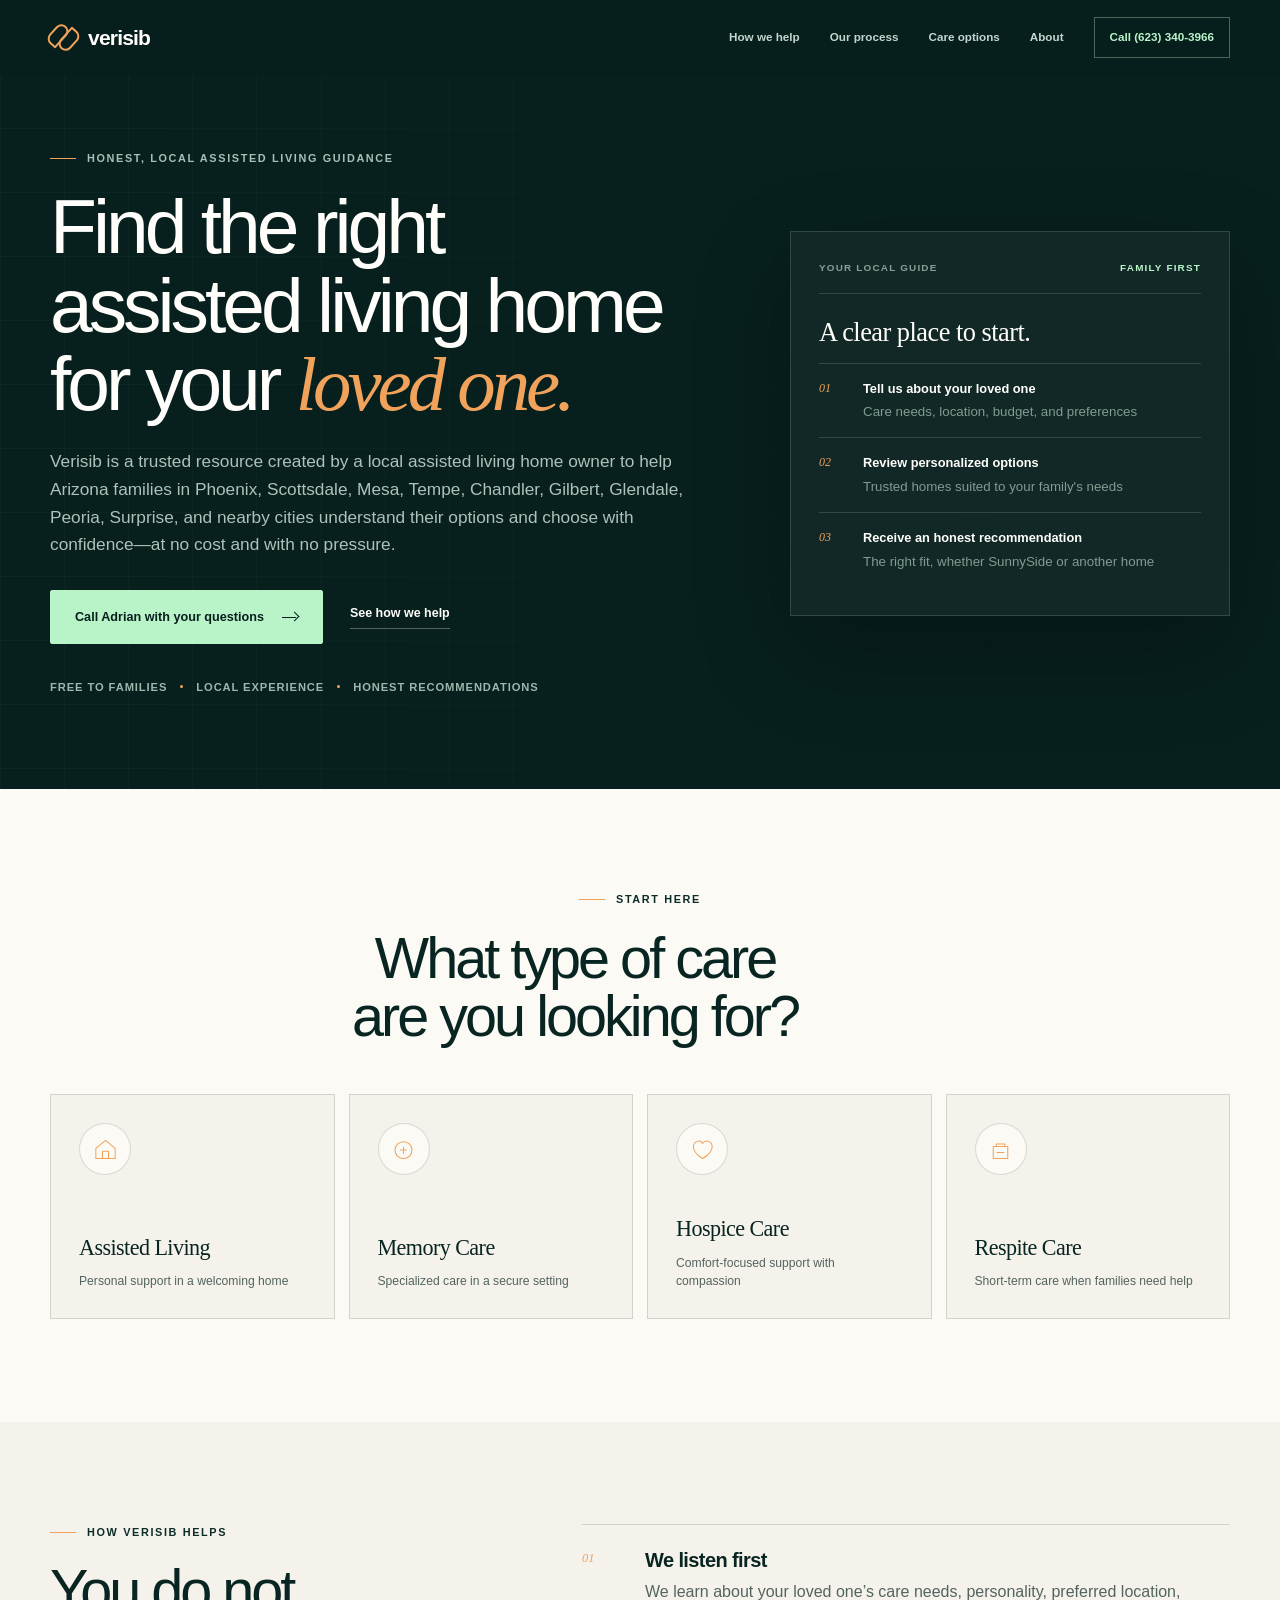
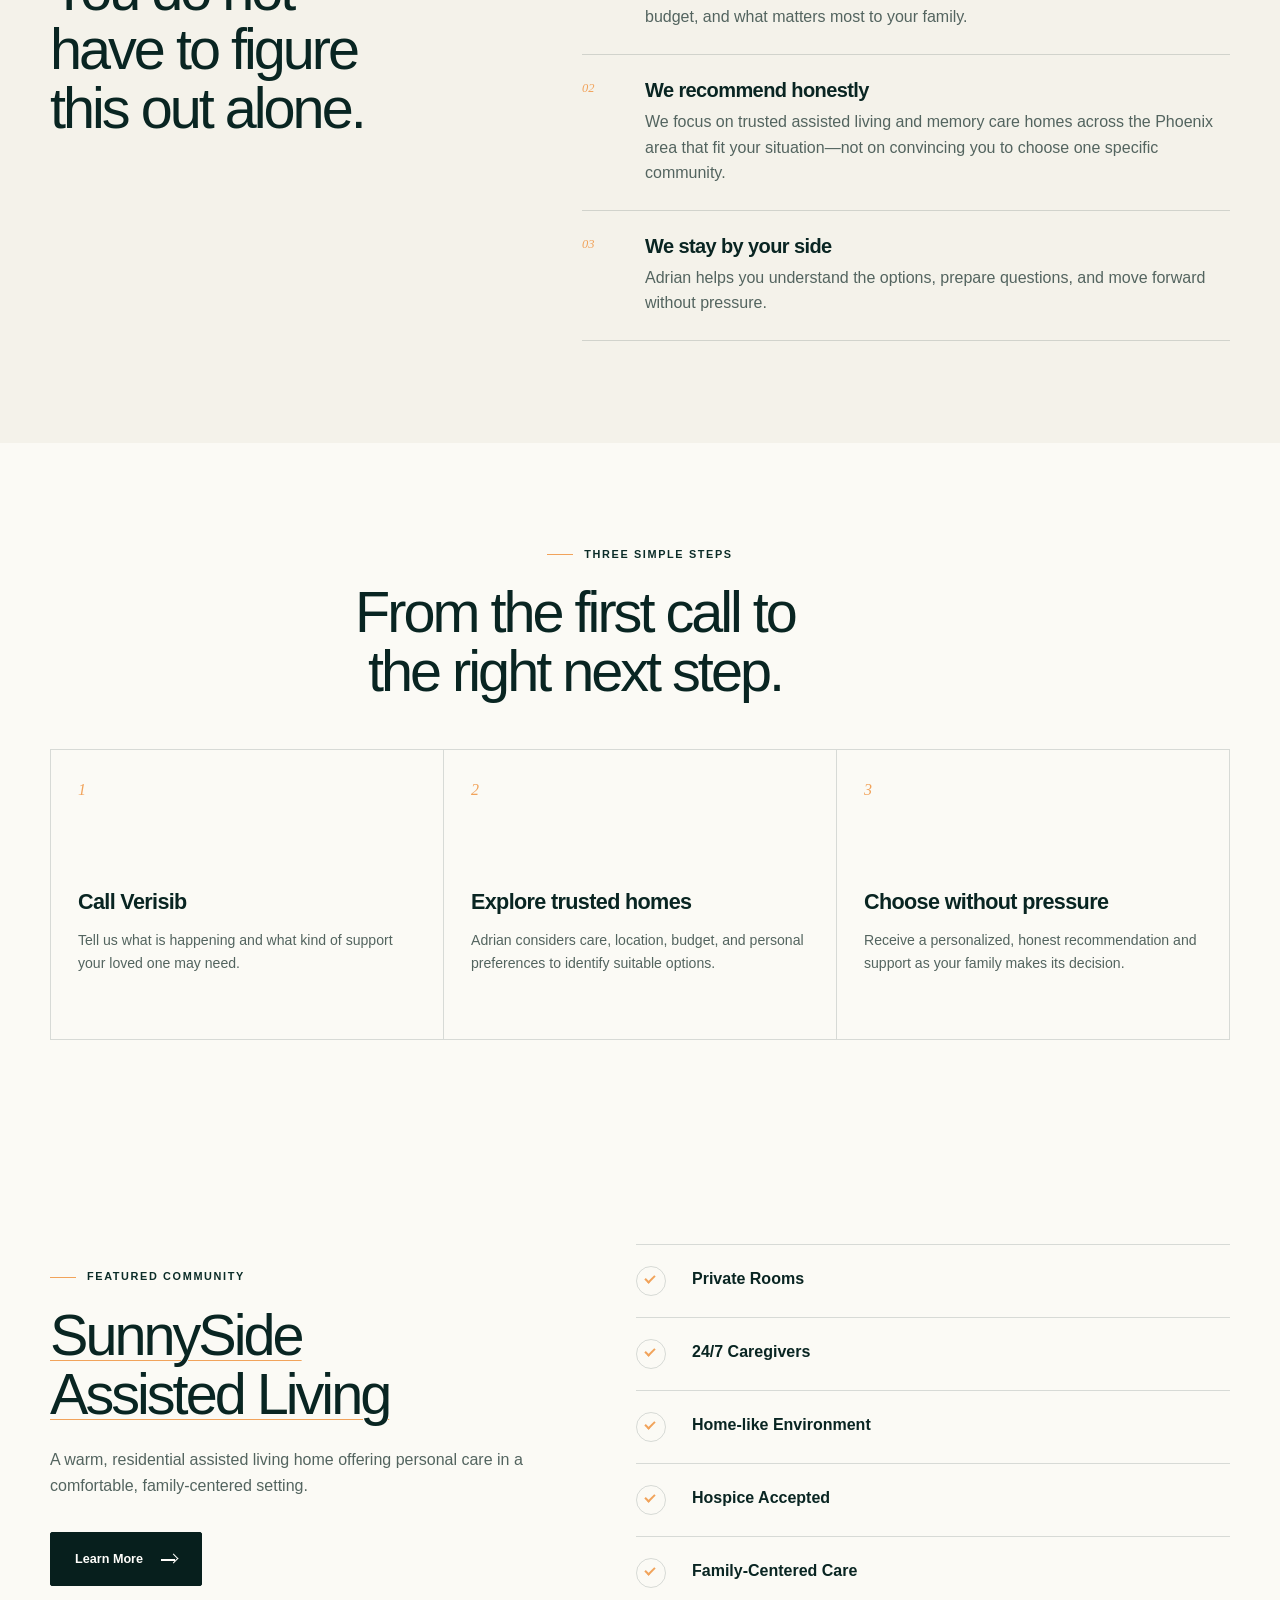
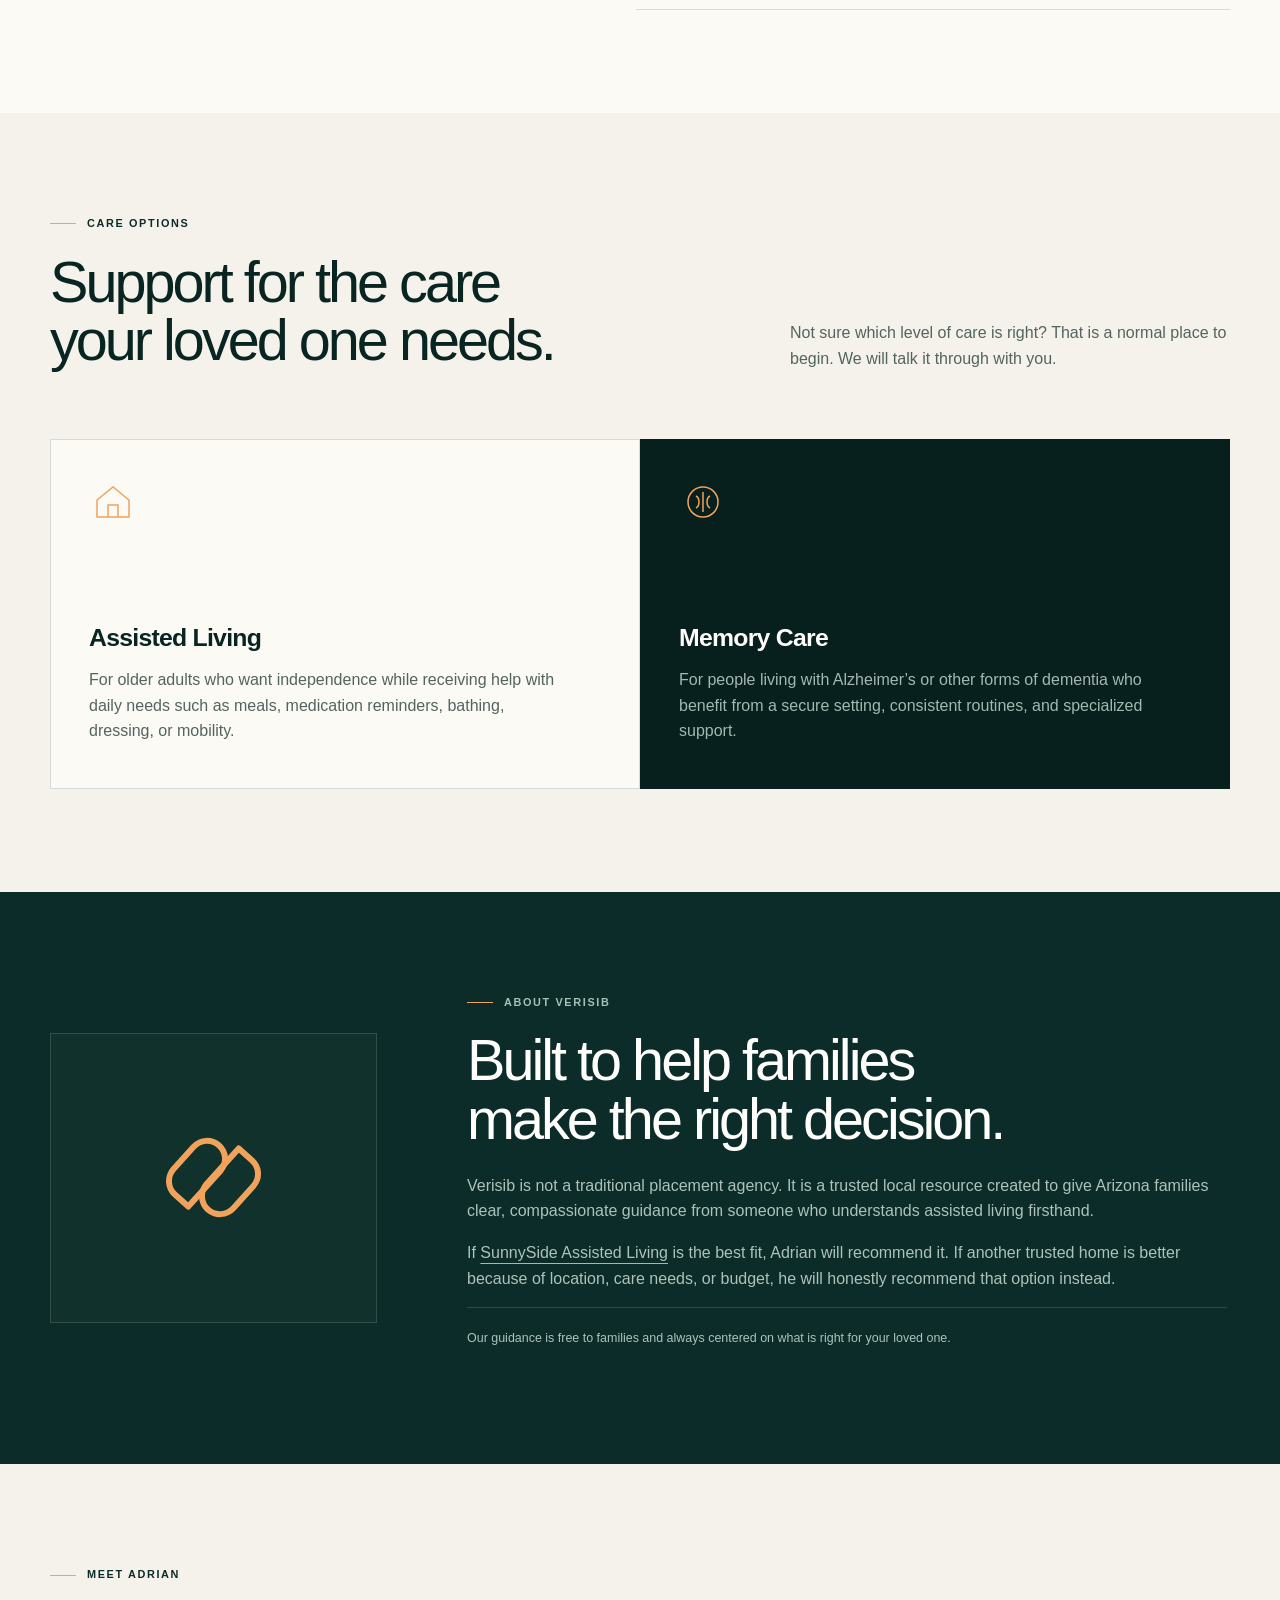
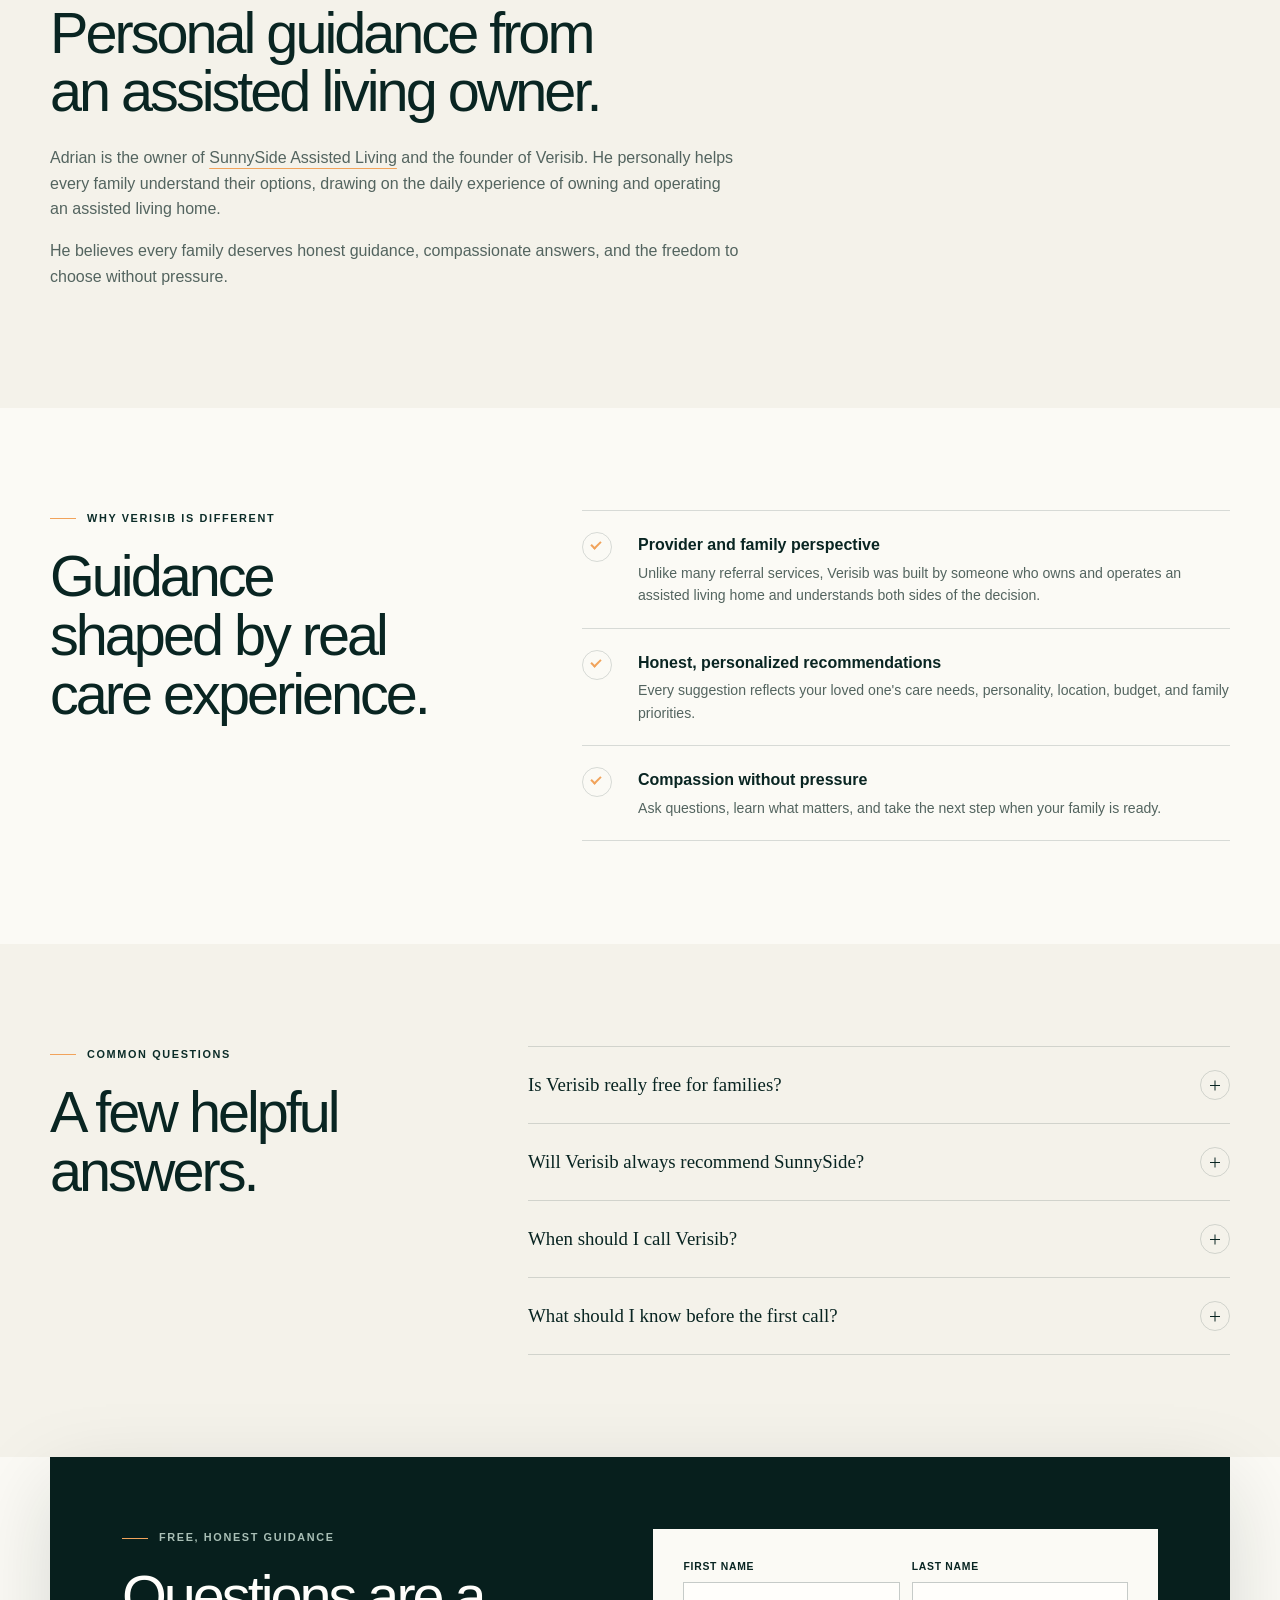
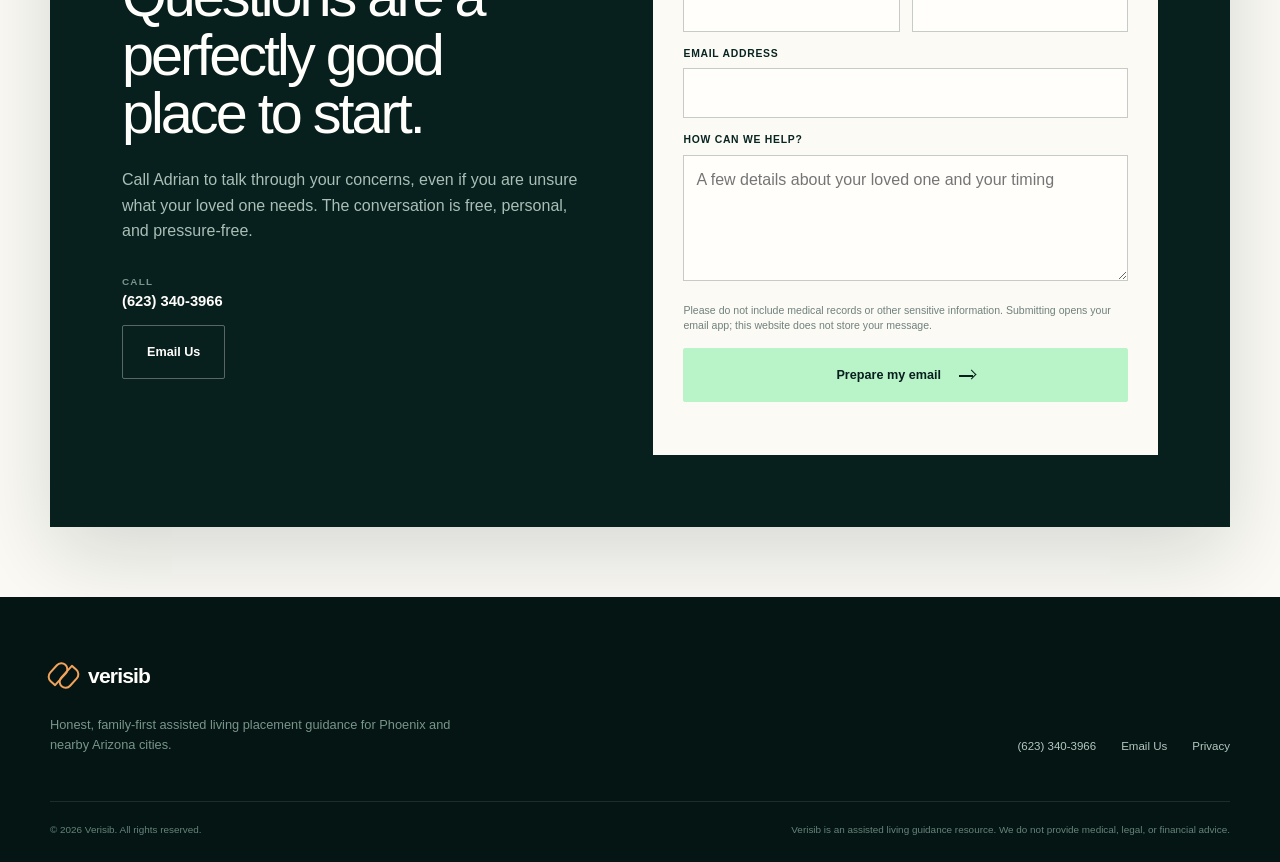
==== commit 6b5d0d9f: "Add Arizona assisted living SEO metadata" ====
--- a/index.html
+++ b/index.html
@@ -3,44 +3,141 @@
   <head>
     <meta charset="utf-8">
     <meta name="viewport" content="width=device-width, initial-scale=1">
-    <title>Honest Assisted Living Guidance in Phoenix | Verisib</title>
-    <meta name="description" content="Get honest, family-first assisted living guidance from a local care home owner. Verisib helps Phoenix families understand their options at no cost.">
+    <title>Assisted Living Placement Arizona | Verisib</title>
+    <meta name="description" content="Free assisted living placement in Arizona. Verisib helps Phoenix-area families find assisted living or memory care near them with honest local guidance.">
     <meta name="robots" content="index, follow, max-image-preview:large">
     <meta name="theme-color" content="#071f1d">
     <meta name="color-scheme" content="light">
+    <meta name="geo.region" content="US-AZ">
+    <meta name="geo.placename" content="Phoenix, Arizona">
     <link rel="canonical" href="https://verisib.com/">
+    <link rel="alternate" hreflang="en-us" href="https://verisib.com/">
     <link rel="icon" href="/assets/favicon.svg" type="image/svg+xml">
     <link rel="manifest" href="/site.webmanifest">
-    <link rel="stylesheet" href="/styles.css">
+    <link rel="stylesheet" href="/styles.css?v=8a1f4c2">
     <meta property="og:type" content="website">
     <meta property="og:locale" content="en_US">
     <meta property="og:site_name" content="Verisib">
-    <meta property="og:title" content="Honest Assisted Living Guidance in Phoenix | Verisib">
-    <meta property="og:description" content="Family-first guidance from someone who owns and operates an assisted living home—at no cost to your family.">
+    <meta property="og:title" content="Assisted Living Placement Arizona | Verisib">
+    <meta property="og:description" content="Free senior placement guidance for Phoenix-area families looking for assisted living or memory care near them.">
     <meta property="og:url" content="https://verisib.com/">
-    <meta name="twitter:card" content="summary">
+    <meta property="og:image" content="https://verisib.com/assets/og-image.svg">
+    <meta property="og:image:width" content="1200">
+    <meta property="og:image:height" content="630">
+    <meta property="og:image:alt" content="Verisib assisted living placement guidance in Arizona">
+    <meta name="twitter:card" content="summary_large_image">
+    <meta name="twitter:title" content="Assisted Living Placement Arizona | Verisib">
+    <meta name="twitter:description" content="Free senior placement guidance for families in Phoenix and nearby Arizona cities.">
+    <meta name="twitter:image" content="https://verisib.com/assets/og-image.svg">
     <script type="application/ld+json">
       {
         "@context": "https://schema.org",
         "@graph": [
           {
-            "@type": "Organization",
+            "@type": ["Organization", "LocalBusiness"],
             "@id": "https://verisib.com/#organization",
             "name": "Verisib",
             "url": "https://verisib.com/",
+            "logo": "https://verisib.com/assets/favicon.svg",
+            "image": "https://verisib.com/assets/og-image.svg",
             "telephone": "+1-623-340-3966",
-            "founder": { "@type": "Person", "name": "Adrian" },
-            "description": "A trusted local resource helping Phoenix-area families make informed assisted living and memory care decisions."
+            "priceRange": "Free to families",
+            "founder": {
+              "@type": "Person",
+              "name": "Adrian",
+              "jobTitle": "Founder of Verisib and owner of SunnySide Assisted Living",
+              "worksFor": {
+                "@type": "Organization",
+                "name": "SunnySide Assisted Living",
+                "url": "https://sunnysideassistedlivingaz.com"
+              }
+            },
+            "description": "Verisib is a free Arizona assisted living placement and senior living guidance resource for Phoenix-area families.",
+            "areaServed": [
+              { "@type": "State", "name": "Arizona" },
+              { "@type": "City", "name": "Phoenix" },
+              { "@type": "City", "name": "Scottsdale" },
+              { "@type": "City", "name": "Mesa" },
+              { "@type": "City", "name": "Tempe" },
+              { "@type": "City", "name": "Chandler" },
+              { "@type": "City", "name": "Gilbert" },
+              { "@type": "City", "name": "Glendale" },
+              { "@type": "City", "name": "Peoria" },
+              { "@type": "City", "name": "Surprise" },
+              { "@type": "City", "name": "Goodyear" },
+              { "@type": "City", "name": "Avondale" },
+              { "@type": "City", "name": "Queen Creek" },
+              { "@type": "City", "name": "Sun City" }
+            ],
+            "knowsAbout": [
+              "assisted living placement Arizona",
+              "senior placement Phoenix",
+              "find assisted living near me",
+              "memory care placement Arizona",
+              "Phoenix assisted living homes"
+            ]
+          },
+          {
+            "@type": "WebSite",
+            "@id": "https://verisib.com/#website",
+            "url": "https://verisib.com/",
+            "name": "Verisib",
+            "description": "Free assisted living placement guidance for Arizona families.",
+            "publisher": { "@id": "https://verisib.com/#organization" },
+            "inLanguage": "en-US"
+          },
+          {
+            "@type": "WebPage",
+            "@id": "https://verisib.com/#webpage",
+            "url": "https://verisib.com/",
+            "name": "Assisted Living Placement Arizona | Verisib",
+            "description": "Free assisted living placement and senior placement guidance for Phoenix, Scottsdale, Mesa, Tempe, Chandler, Gilbert, Glendale, Peoria, Surprise, Goodyear, Avondale, Queen Creek, Sun City, and nearby Arizona communities.",
+            "isPartOf": { "@id": "https://verisib.com/#website" },
+            "about": { "@id": "https://verisib.com/#service" },
+            "primaryImageOfPage": {
+              "@type": "ImageObject",
+              "url": "https://verisib.com/assets/og-image.svg",
+              "width": 1200,
+              "height": 630
+            },
+            "keywords": "assisted living placement Arizona, senior placement Phoenix, find assisted living near me, memory care placement Arizona, assisted living homes Phoenix",
+            "inLanguage": "en-US"
           },
           {
             "@type": "Service",
             "@id": "https://verisib.com/#service",
-            "name": "Free Assisted Living and Memory Care Guidance",
+            "name": "Free Assisted Living Placement in Arizona",
+            "alternateName": [
+              "Senior placement Phoenix",
+              "Assisted living placement Arizona",
+              "Memory care placement Arizona",
+              "Find assisted living near me"
+            ],
             "provider": { "@id": "https://verisib.com/#organization" },
-            "serviceType": "Personalized senior living guidance",
-            "areaServed": { "@type": "City", "name": "Phoenix" },
+            "serviceType": [
+              "Assisted living placement",
+              "Senior placement guidance",
+              "Memory care placement",
+              "Residential care home guidance"
+            ],
+            "areaServed": [
+              { "@type": "State", "name": "Arizona" },
+              { "@type": "City", "name": "Phoenix" },
+              { "@type": "City", "name": "Scottsdale" },
+              { "@type": "City", "name": "Mesa" },
+              { "@type": "City", "name": "Tempe" },
+              { "@type": "City", "name": "Chandler" },
+              { "@type": "City", "name": "Gilbert" },
+              { "@type": "City", "name": "Glendale" },
+              { "@type": "City", "name": "Peoria" },
+              { "@type": "City", "name": "Surprise" },
+              { "@type": "City", "name": "Goodyear" },
+              { "@type": "City", "name": "Avondale" },
+              { "@type": "City", "name": "Queen Creek" },
+              { "@type": "City", "name": "Sun City" }
+            ],
             "audience": { "@type": "Audience", "audienceType": "Families seeking senior living for a loved one" },
-            "offers": { "@type": "Offer", "price": "0", "priceCurrency": "USD", "description": "No-cost placement guidance for families" }
+            "offers": { "@type": "Offer", "price": "0", "priceCurrency": "USD", "description": "No-cost assisted living placement guidance for families" }
           },
           {
             "@type": "FAQPage",
@@ -95,7 +192,7 @@
           <div class="hero-copy reveal">
             <p class="kicker kicker-light"><span></span> Honest, local assisted living guidance</p>
             <h1>Find the right assisted living home for your <em>loved one.</em></h1>
-            <p class="hero-intro">Verisib is a trusted resource created by a local assisted living home owner to help Phoenix-area families understand their options and choose with confidence—at no cost and with no pressure.</p>
+            <p class="hero-intro">Verisib is a trusted resource created by a local assisted living home owner to help Arizona families in Phoenix, Scottsdale, Mesa, Tempe, Chandler, Gilbert, Glendale, Peoria, Surprise, and nearby cities understand their options and choose with confidence—at no cost and with no pressure.</p>
             <div class="hero-actions">
               <a class="button button-bright" href="tel:+16233403966">Call Adrian with your questions <span class="icon-arrow" aria-hidden="true"></span></a>
               <a class="text-link-light" href="#how-we-help">See how we help</a>
@@ -159,8 +256,9 @@
           <input type="hidden" name="careType" data-care-input>
           <input class="form-trap" type="text" name="_honey" tabindex="-1" autocomplete="off" aria-hidden="true">
           <fieldset class="start-step" data-start-step>
-            <legend>What city are you looking in?</legend>
-            <label class="start-field"><span>City</span><input name="city" type="text" autocomplete="address-level2" maxlength="100" required placeholder="For example, Phoenix"></label>
+            <legend>Preferred City or ZIP Code</legend>
+            <label class="start-field"><span>Preferred City or ZIP Code</span><input name="preferredArea" type="text" autocomplete="address-level2" maxlength="100" required placeholder="Example: Phoenix, Scottsdale, or 85032" aria-describedby="preferred-area-help"></label>
+            <p class="start-privacy" id="preferred-area-help">We'll search for the best assisted living homes in and around your preferred area.</p>
           </fieldset>
           <fieldset class="start-step" data-start-step hidden>
             <legend>What is your approximate monthly budget?</legend>
@@ -180,19 +278,20 @@
             </div>
           </fieldset>
           <fieldset class="start-step" data-start-step hidden>
-            <legend>How soon do you need placement?</legend>
+            <legend>How soon do you need a placement?</legend>
             <div class="start-options">
               <label><input type="radio" name="timeline" value="Today / ASAP" required><span>Today / ASAP</span></label>
-              <label><input type="radio" name="timeline" value="Within 7 days"><span>Within 7 days</span></label>
+              <label><input type="radio" name="timeline" value="This week"><span>This week</span></label>
               <label><input type="radio" name="timeline" value="Within 30 days"><span>Within 30 days</span></label>
               <label><input type="radio" name="timeline" value="Just researching"><span>Just researching</span></label>
             </div>
+            <p class="urgent-placement" data-urgent-placement hidden>For urgent placement, please call Adrian directly at <a href="tel:+16233403966">(623) 340-3966</a> for the fastest assistance.</p>
           </fieldset>
           <fieldset class="start-step" data-start-step hidden>
             <legend>How can Adrian reach you?</legend>
             <label class="start-field"><span>Name</span><input name="name" type="text" autocomplete="name" maxlength="100" required></label>
             <label class="start-field"><span>Phone number</span><input name="phone" type="tel" autocomplete="tel" inputmode="tel" maxlength="30" required></label>
-            <label class="start-field"><span>Email <small>Optional</small></span><input name="email" type="email" autocomplete="email" inputmode="email" maxlength="200"></label>
+            <label class="start-field"><span>Email</span><input name="email" type="email" autocomplete="email" inputmode="email" maxlength="200" required></label>
             <p class="start-privacy">Please do not include medical records or other sensitive information.</p>
           </fieldset>
           <div class="start-form-actions">
@@ -204,8 +303,8 @@
         </form>
         <div class="start-confirmation" data-start-confirmation hidden tabindex="-1">
           <span class="check-icon" aria-hidden="true"></span>
-          <h3>Thank you.</h3>
-          <p>Thank you. Adrian will personally review your information and contact you to help you find the best care option.</p>
+          <h3>Thank you!</h3>
+          <p>Your request has been received.<br><br>Adrian will personally review your information and contact you as soon as possible with suitable assisted living options.<br><br>If your need is urgent, please call <a href="tel:+16233403966">(623) 340-3966</a>.</p>
           <button class="button" type="button" data-start-done>Close</button>
         </div>
       </dialog>
@@ -218,7 +317,7 @@
           </div>
           <div class="help-list reveal">
             <article><span>01</span><div><h3>We listen first</h3><p>We learn about your loved one’s care needs, personality, preferred location, budget, and what matters most to your family.</p></div></article>
-            <article><span>02</span><div><h3>We recommend honestly</h3><p>We focus on trusted homes that fit your situation—not on convincing you to choose one specific community.</p></div></article>
+            <article><span>02</span><div><h3>We recommend honestly</h3><p>We focus on trusted assisted living and memory care homes across the Phoenix area that fit your situation—not on convincing you to choose one specific community.</p></div></article>
             <article><span>03</span><div><h3>We stay by your side</h3><p>Adrian helps you understand the options, prepare questions, and move forward without pressure.</p></div></article>
           </div>
         </div>
@@ -283,7 +382,7 @@
           <div class="about-copy reveal">
             <p class="kicker kicker-light"><span></span> About Verisib</p>
             <h2>Built to help families make the right decision.</h2>
-            <p>Verisib is not a traditional placement agency. It is a trusted local resource created to give families clear, compassionate guidance from someone who understands assisted living firsthand.</p>
+            <p>Verisib is not a traditional placement agency. It is a trusted local resource created to give Arizona families clear, compassionate guidance from someone who understands assisted living firsthand.</p>
             <p>If <a class="sunnyside-link light" href="https://sunnysideassistedlivingaz.com" target="_blank" rel="noopener noreferrer">SunnySide Assisted Living</a> is the best fit, Adrian will recommend it. If another trusted home is better because of location, care needs, or budget, he will honestly recommend that option instead.</p>
             <p class="about-note">Our guidance is free to families and always centered on what is right for your loved one.</p>
           </div>
@@ -355,13 +454,13 @@
 
     <footer class="site-footer">
       <div class="shell footer-main">
-        <div><a class="brand brand-light" href="/" aria-label="Verisib home"><span class="brand-symbol" aria-hidden="true"><i></i><i></i></span><span class="brand-name">verisib</span></a><p>Honest, family-first assisted living guidance from a local care home owner.</p></div>
+        <div><a class="brand brand-light" href="/" aria-label="Verisib home"><span class="brand-symbol" aria-hidden="true"><i></i><i></i></span><span class="brand-name">verisib</span></a><p>Honest, family-first assisted living placement guidance for Phoenix and nearby Arizona cities.</p></div>
         <div class="footer-links"><a href="tel:+16233403966">(623) 340-3966</a><a href="mailto:sunnyside.aliving@gmail.com">Email Us</a><a href="/privacy.html">Privacy</a></div>
       </div>
       <div class="shell footer-bottom"><p>© <span data-year></span> Verisib. All rights reserved.</p><p>Verisib is an assisted living guidance resource. We do not provide medical, legal, or financial advice.</p></div>
     </footer>
 
     <div class="mobile-actions" data-mobile-actions><a href="tel:+16233403966">Call now</a><a href="mailto:sunnyside.aliving@gmail.com">Email us</a></div>
-    <script src="/script.js" defer></script>
+    <script src="/script.js?v=dd747d3" defer></script>
   </body>
 </html>
--- a/styles.css
+++ b/styles.css
@@ -28,7 +28,7 @@
 .hero-card{padding:28px;border:1px solid var(--light-line);background:rgba(255,255,255,.045);box-shadow:0 35px 90px rgba(0,0,0,.22)}.hero-card-head{display:flex;justify-content:space-between;padding-bottom:17px;border-bottom:1px solid var(--light-line);color:#86a097;font-size:.62rem;font-weight:800;letter-spacing:.12em;text-transform:uppercase}.hero-card-head i{color:var(--mint);font-style:normal}.hero-card h2{margin:25px 0 17px;font-family:var(--display);font-size:1.65rem;font-weight:400;letter-spacing:-.02em}.hero-card ol{margin:0;padding:0;list-style:none}.hero-card li{display:grid;grid-template-columns:34px 1fr;gap:10px;padding:15px 0;border-top:1px solid var(--light-line)}.hero-card li>span{color:var(--orange);font-family:var(--display);font-size:.75rem;font-style:italic}.hero-card p{display:grid;margin:0}.hero-card strong{color:var(--white);font-size:.8rem}.hero-card small{margin-top:2px;color:#819c92}
 /* Start Here */
 .start-section{background:var(--paper)}.start-section .section-heading{margin-bottom:40px}.start-grid{display:grid;grid-template-columns:repeat(4,1fr);gap:14px}.start-card{display:flex;min-width:0;min-height:225px;align-items:flex-start;flex-direction:column;padding:28px;border:1px solid var(--line);border-radius:0;color:var(--ink);background:var(--cream);cursor:pointer;text-align:left;transition:transform .2s,border-color .2s,box-shadow .2s}.start-card:hover{transform:translateY(-4px);border-color:rgba(9,37,34,.32);box-shadow:0 20px 45px rgba(3,24,22,.09)}.start-card:focus-visible{outline:3px solid var(--orange);outline-offset:3px}.start-card-icon{display:grid;width:52px;height:52px;margin-bottom:auto;place-items:center;border:1px solid var(--line);border-radius:50%;color:var(--orange);background:var(--paper)}.start-card-icon svg{width:29px;fill:none;stroke:currentColor;stroke-linecap:round;stroke-linejoin:round;stroke-width:1.7}.start-card strong{margin-top:34px;font-family:var(--display);font-size:1.38rem;font-weight:500;letter-spacing:-.025em}.start-card>span:last-child{margin-top:7px;color:var(--text);font-size:.76rem;line-height:1.5}
-.start-dialog{width:min(calc(100% - 36px),720px);max-height:min(88vh,820px);margin:auto;padding:clamp(28px,5vw,48px);overflow:auto;border:1px solid var(--line);border-radius:0;color:var(--ink);background:var(--paper);box-shadow:0 35px 100px rgba(3,24,22,.3)}.start-dialog::backdrop{background:rgba(4,21,19,.75);backdrop-filter:blur(4px)}.start-dialog:not([open]){display:none}.start-close{position:absolute;top:18px;right:18px;width:38px;height:38px;border:1px solid var(--line);border-radius:50%;background:transparent;cursor:pointer}.start-close::before,.start-close::after{content:"";position:absolute;top:18px;left:10px;width:16px;height:1px;background:var(--ink);transform:rotate(45deg)}.start-close::after{transform:rotate(-45deg)}.start-dialog-head{padding-right:40px}.start-dialog-head h2{max-width:560px;margin-bottom:12px;font-size:clamp(2.1rem,5vw,3.6rem)}.start-dialog-head>p:last-child{margin-bottom:25px;color:var(--forest);font-size:.78rem;font-weight:800}.start-progress{margin-bottom:34px;color:var(--text);font-size:.66rem;font-weight:800;letter-spacing:.08em;text-transform:uppercase}.start-progress>div{height:3px;margin-top:9px;overflow:hidden;background:rgba(9,37,34,.1)}.start-progress i{display:block;width:20%;height:100%;background:var(--orange);transition:width .25s}.start-form fieldset{min-width:0;margin:0;padding:0;border:0}.start-form legend{width:100%;margin-bottom:24px;font-family:var(--display);font-size:clamp(1.6rem,4vw,2.25rem);line-height:1.2}.start-field{display:block;margin-bottom:16px}.start-field>span{display:flex;align-items:baseline;justify-content:space-between;margin-bottom:7px;font-size:.65rem;font-weight:800;letter-spacing:.08em;text-transform:uppercase}.start-field small{color:var(--text);font-size:.58rem;font-weight:650}.start-field input{width:100%;min-height:52px;padding:12px 14px;border:1px solid rgba(9,37,34,.24);border-radius:0;outline:0;color:var(--ink);background:var(--white)}.start-field input:focus{border-color:var(--forest);box-shadow:0 0 0 3px rgba(117,220,168,.25)}.start-options{display:grid;grid-template-columns:1fr 1fr;gap:10px}.start-options label{position:relative}.start-options input{position:absolute;opacity:0;pointer-events:none}.start-options span{display:flex;min-height:58px;align-items:center;padding:12px 15px;border:1px solid var(--line);color:var(--ink);background:var(--cream);cursor:pointer;font-size:.78rem;font-weight:750;transition:border-color .15s,background .15s}.start-options input:checked+span{border-color:var(--forest);background:var(--mint)}.start-options input:focus-visible+span{outline:3px solid var(--orange);outline-offset:2px}.start-form-actions{display:flex;align-items:center;justify-content:flex-end;gap:20px;margin-top:30px}.start-form-actions [hidden]{display:none!important}.start-back{padding:10px 0;border:0;border-bottom:1px solid var(--line);background:transparent;cursor:pointer;font-size:.75rem;font-weight:750}.start-status{min-height:1.5em;margin:14px 0 0;color:#8a341f;font-size:.72rem;text-align:right}.start-privacy{margin:3px 0 0;color:var(--text);font-size:.68rem}.form-trap{position:absolute!important;left:-9999px!important}.start-confirmation{padding:38px 0 5px;text-align:center}.start-confirmation .check-icon{display:inline-block;width:46px;height:46px;margin-bottom:20px;border-color:var(--forest)}.start-confirmation .check-icon::after{top:13px;left:12px;width:17px;height:9px}.start-confirmation h3{margin:0 0 12px;font-family:var(--display);font-size:2.35rem;font-weight:500}.start-confirmation p{max-width:520px;margin:0 auto 26px}.start-confirmation .button{min-width:120px}
+.start-dialog{width:min(calc(100% - 36px),720px);max-height:min(88vh,820px);margin:auto;padding:clamp(28px,5vw,48px);overflow:auto;border:1px solid var(--line);border-radius:0;color:var(--ink);background:var(--paper);box-shadow:0 35px 100px rgba(3,24,22,.3)}.start-dialog::backdrop{background:rgba(4,21,19,.75);backdrop-filter:blur(4px)}.start-dialog:not([open]){display:none}.start-close{position:absolute;top:18px;right:18px;width:38px;height:38px;border:1px solid var(--line);border-radius:50%;background:transparent;cursor:pointer}.start-close::before,.start-close::after{content:"";position:absolute;top:18px;left:10px;width:16px;height:1px;background:var(--ink);transform:rotate(45deg)}.start-close::after{transform:rotate(-45deg)}.start-dialog-head{padding-right:40px}.start-dialog-head h2{max-width:560px;margin-bottom:12px;font-size:clamp(2.1rem,5vw,3.6rem)}.start-dialog-head>p:last-child{margin-bottom:25px;color:var(--forest);font-size:.78rem;font-weight:800}.start-progress{margin-bottom:34px;color:var(--text);font-size:.66rem;font-weight:800;letter-spacing:.08em;text-transform:uppercase}.start-progress>div{height:3px;margin-top:9px;overflow:hidden;background:rgba(9,37,34,.1)}.start-progress i{display:block;width:20%;height:100%;background:var(--orange);transition:width .25s}.start-form fieldset{min-width:0;margin:0;padding:0;border:0}.start-form legend{width:100%;margin-bottom:24px;font-family:var(--display);font-size:clamp(1.6rem,4vw,2.25rem);line-height:1.2}.start-field{display:block;margin-bottom:16px}.start-field>span{display:flex;align-items:baseline;justify-content:space-between;margin-bottom:7px;font-size:.65rem;font-weight:800;letter-spacing:.08em;text-transform:uppercase}.start-field small{color:var(--text);font-size:.58rem;font-weight:650}.start-field input{width:100%;min-height:52px;padding:12px 14px;border:1px solid rgba(9,37,34,.24);border-radius:0;outline:0;color:var(--ink);background:var(--white)}.start-field input:focus{border-color:var(--forest);box-shadow:0 0 0 3px rgba(117,220,168,.25)}.start-options{display:grid;grid-template-columns:1fr 1fr;gap:10px}.start-options label{position:relative}.start-options input{position:absolute;opacity:0;pointer-events:none}.start-options span{display:flex;min-height:58px;align-items:center;padding:12px 15px;border:1px solid var(--line);color:var(--ink);background:var(--cream);cursor:pointer;font-size:.78rem;font-weight:750;transition:border-color .15s,background .15s}.start-options input:checked+span{border-color:var(--forest);background:var(--mint)}.start-options input:focus-visible+span{outline:3px solid var(--orange);outline-offset:2px}.urgent-placement{margin:14px 0 0;padding:13px 15px;border-left:3px solid var(--orange);color:var(--ink);background:#fff3e7;font-size:.74rem;font-weight:650}.urgent-placement a{font-weight:800;text-decoration:underline;text-decoration-color:var(--orange);text-underline-offset:3px}.start-form-actions{display:flex;align-items:center;justify-content:flex-end;gap:20px;margin-top:30px}.start-form-actions [hidden]{display:none!important}.start-back{padding:10px 0;border:0;border-bottom:1px solid var(--line);background:transparent;cursor:pointer;font-size:.75rem;font-weight:750}.start-status{min-height:1.5em;margin:14px 0 0;color:#8a341f;font-size:.72rem;text-align:right}.start-privacy{margin:3px 0 0;color:var(--text);font-size:.68rem}.form-trap{position:absolute!important;left:-9999px!important}.start-confirmation{padding:38px 0 5px;text-align:center}.start-confirmation .check-icon{display:inline-block;width:46px;height:46px;margin-bottom:20px;border-color:var(--forest)}.start-confirmation .check-icon::after{top:13px;left:12px;width:17px;height:9px}.start-confirmation h3{margin:0 0 12px;font-family:var(--display);font-size:2.35rem;font-weight:500}.start-confirmation p{max-width:520px;margin:0 auto 26px}.start-confirmation .button{min-width:120px}
 /* Main sections */
 .two-column{display:grid;grid-template-columns:.8fr 1.2fr;gap:100px}.section-heading h2{max-width:650px}.section-heading.centered{max-width:780px;margin:0 auto 48px;text-align:center}.section-heading.centered .kicker{justify-content:center}
 .help-section{background:var(--cream)}.help-list article{display:grid;grid-template-columns:45px 1fr;gap:18px;padding:24px 0;border-top:1px solid var(--line)}.help-list article:last-child{border-bottom:1px solid var(--line)}.help-list article>span{color:var(--orange);font-family:var(--display);font-size:.78rem;font-style:italic}.help-list h3{margin:0 0 7px;font-size:1.25rem}.help-list p{max-width:650px;margin:0}
